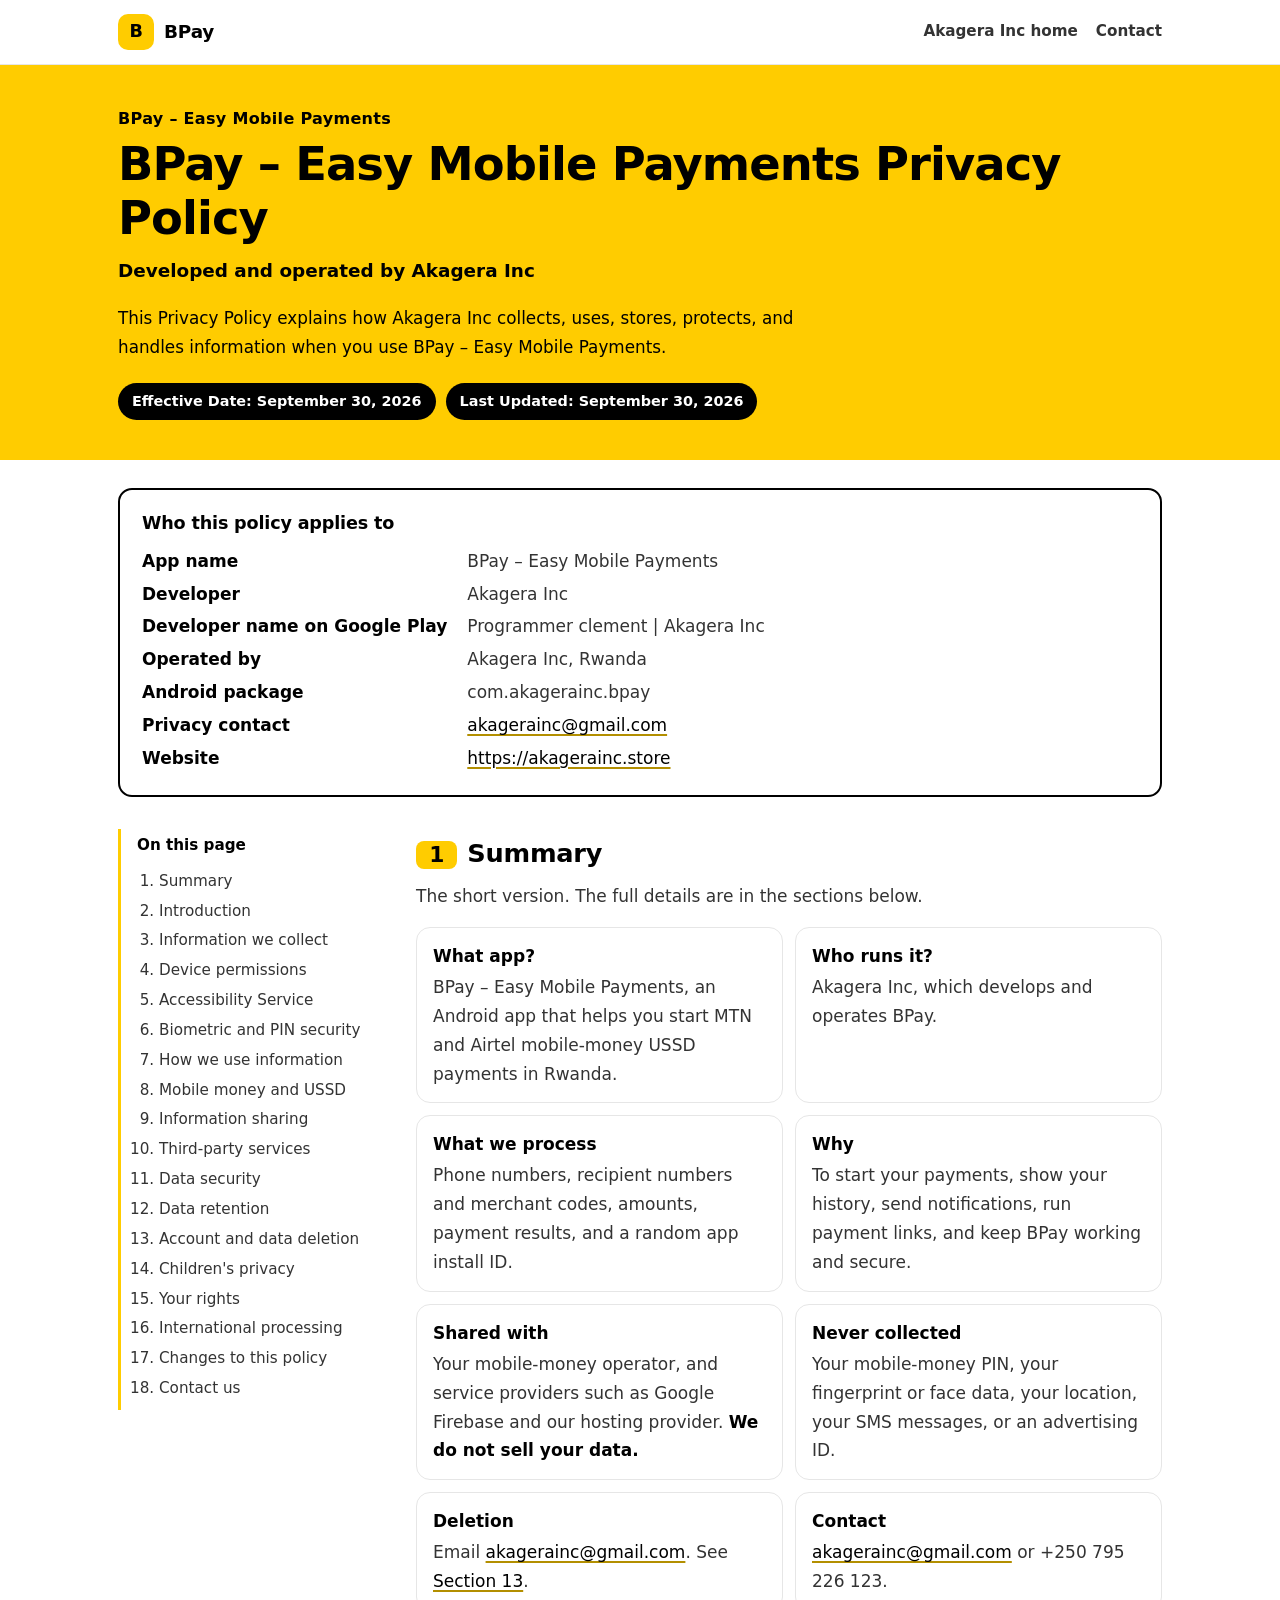
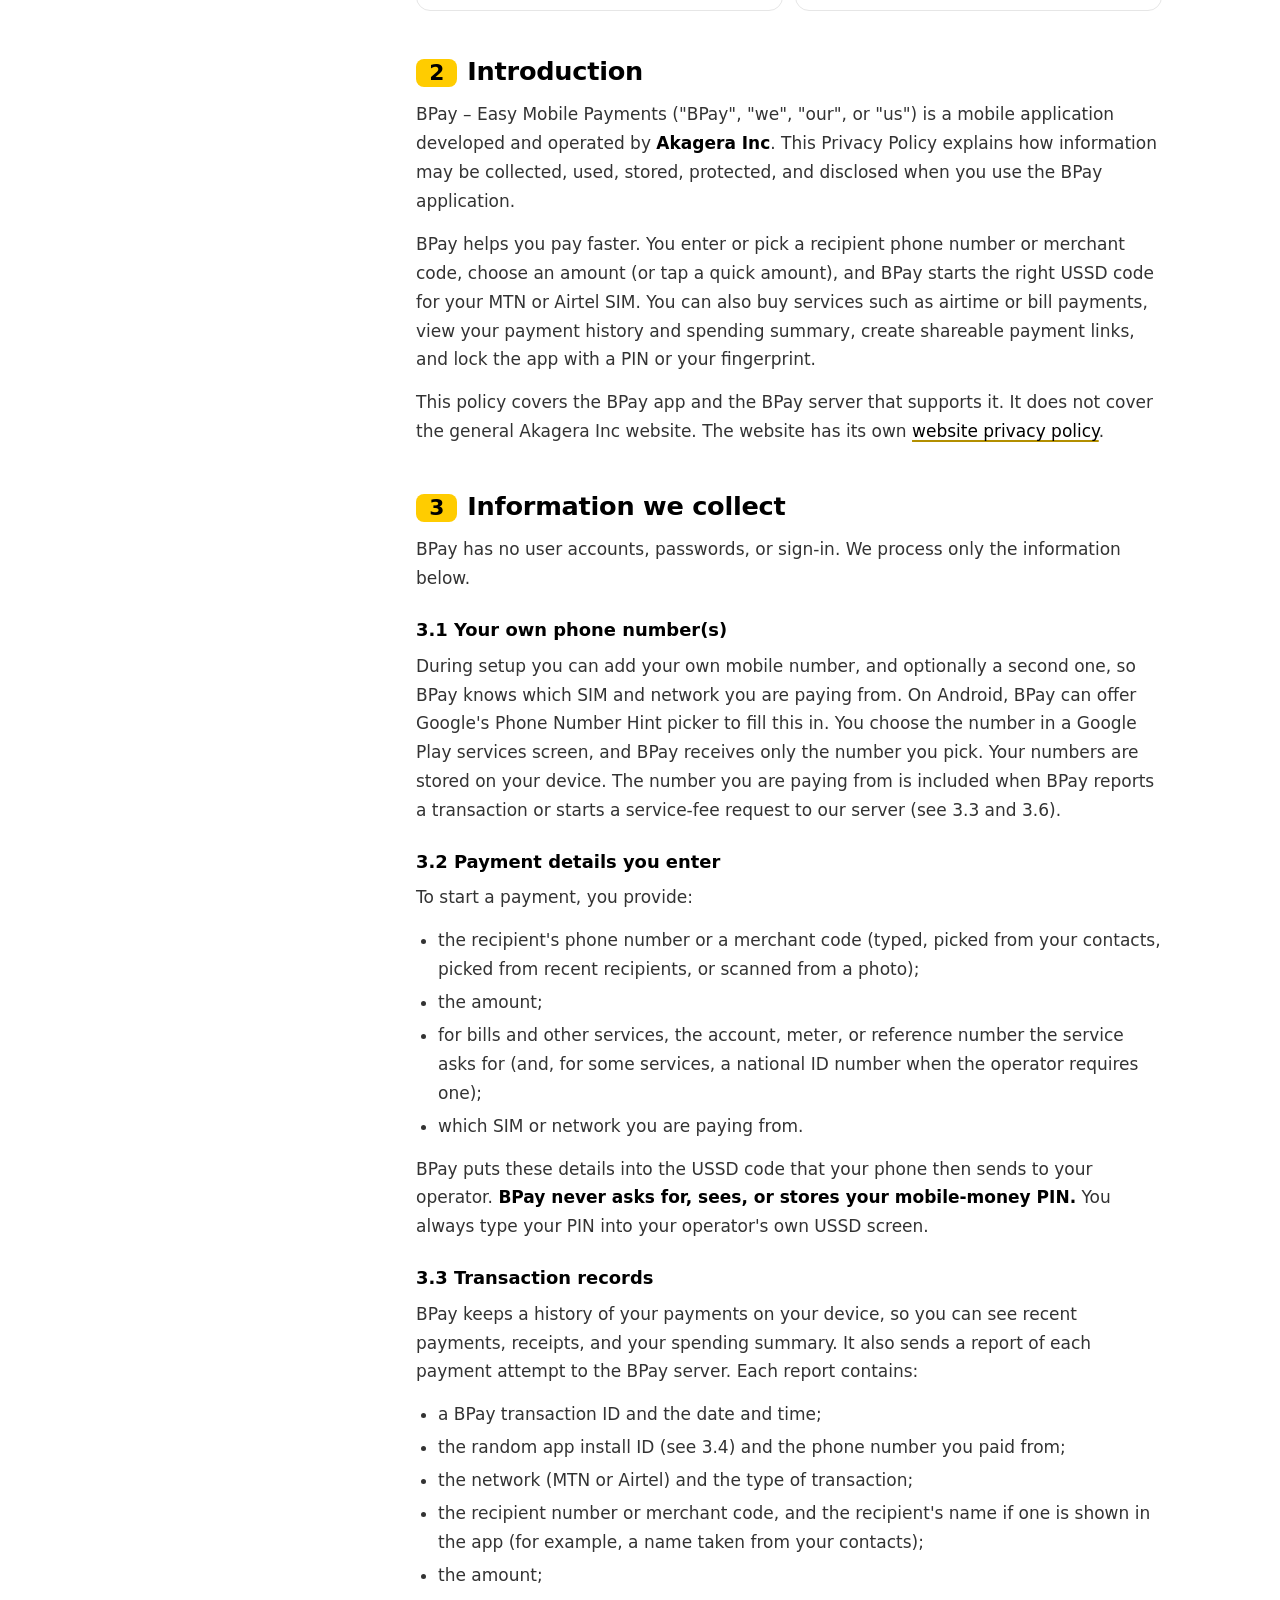
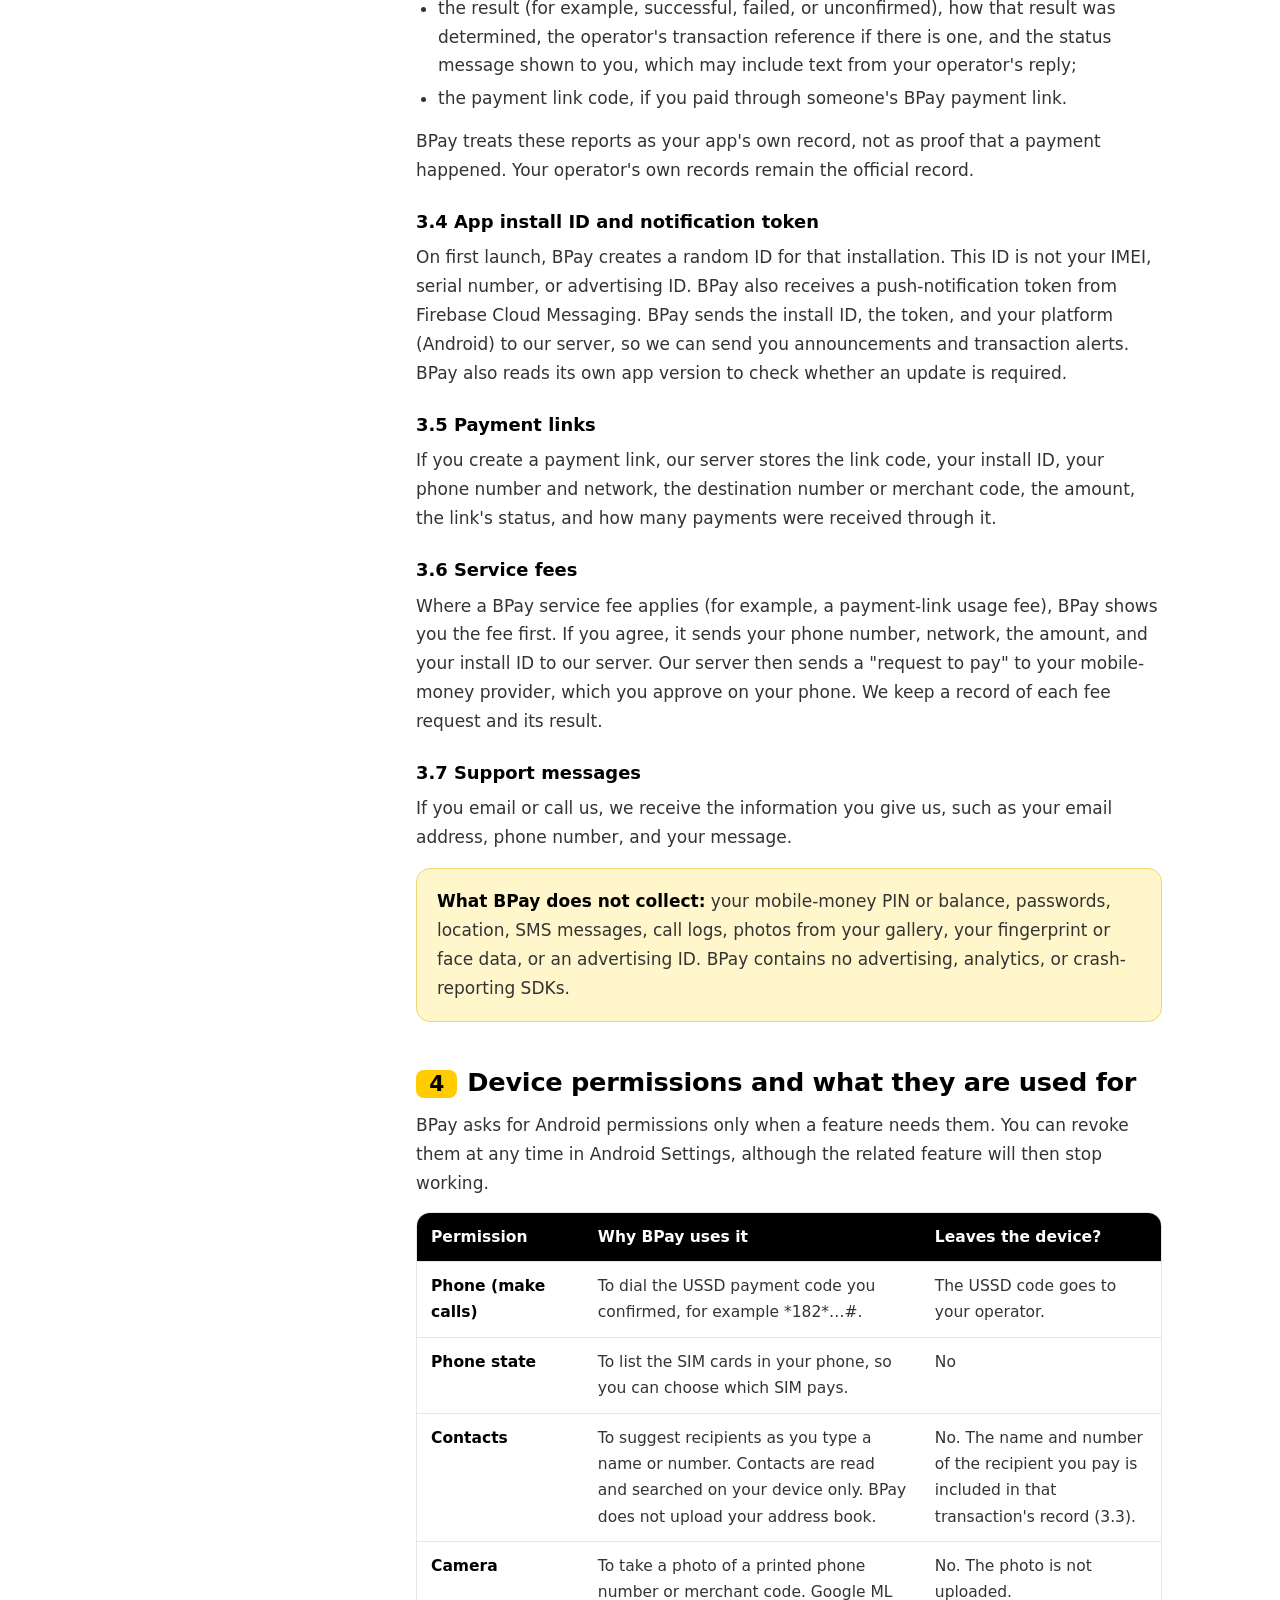
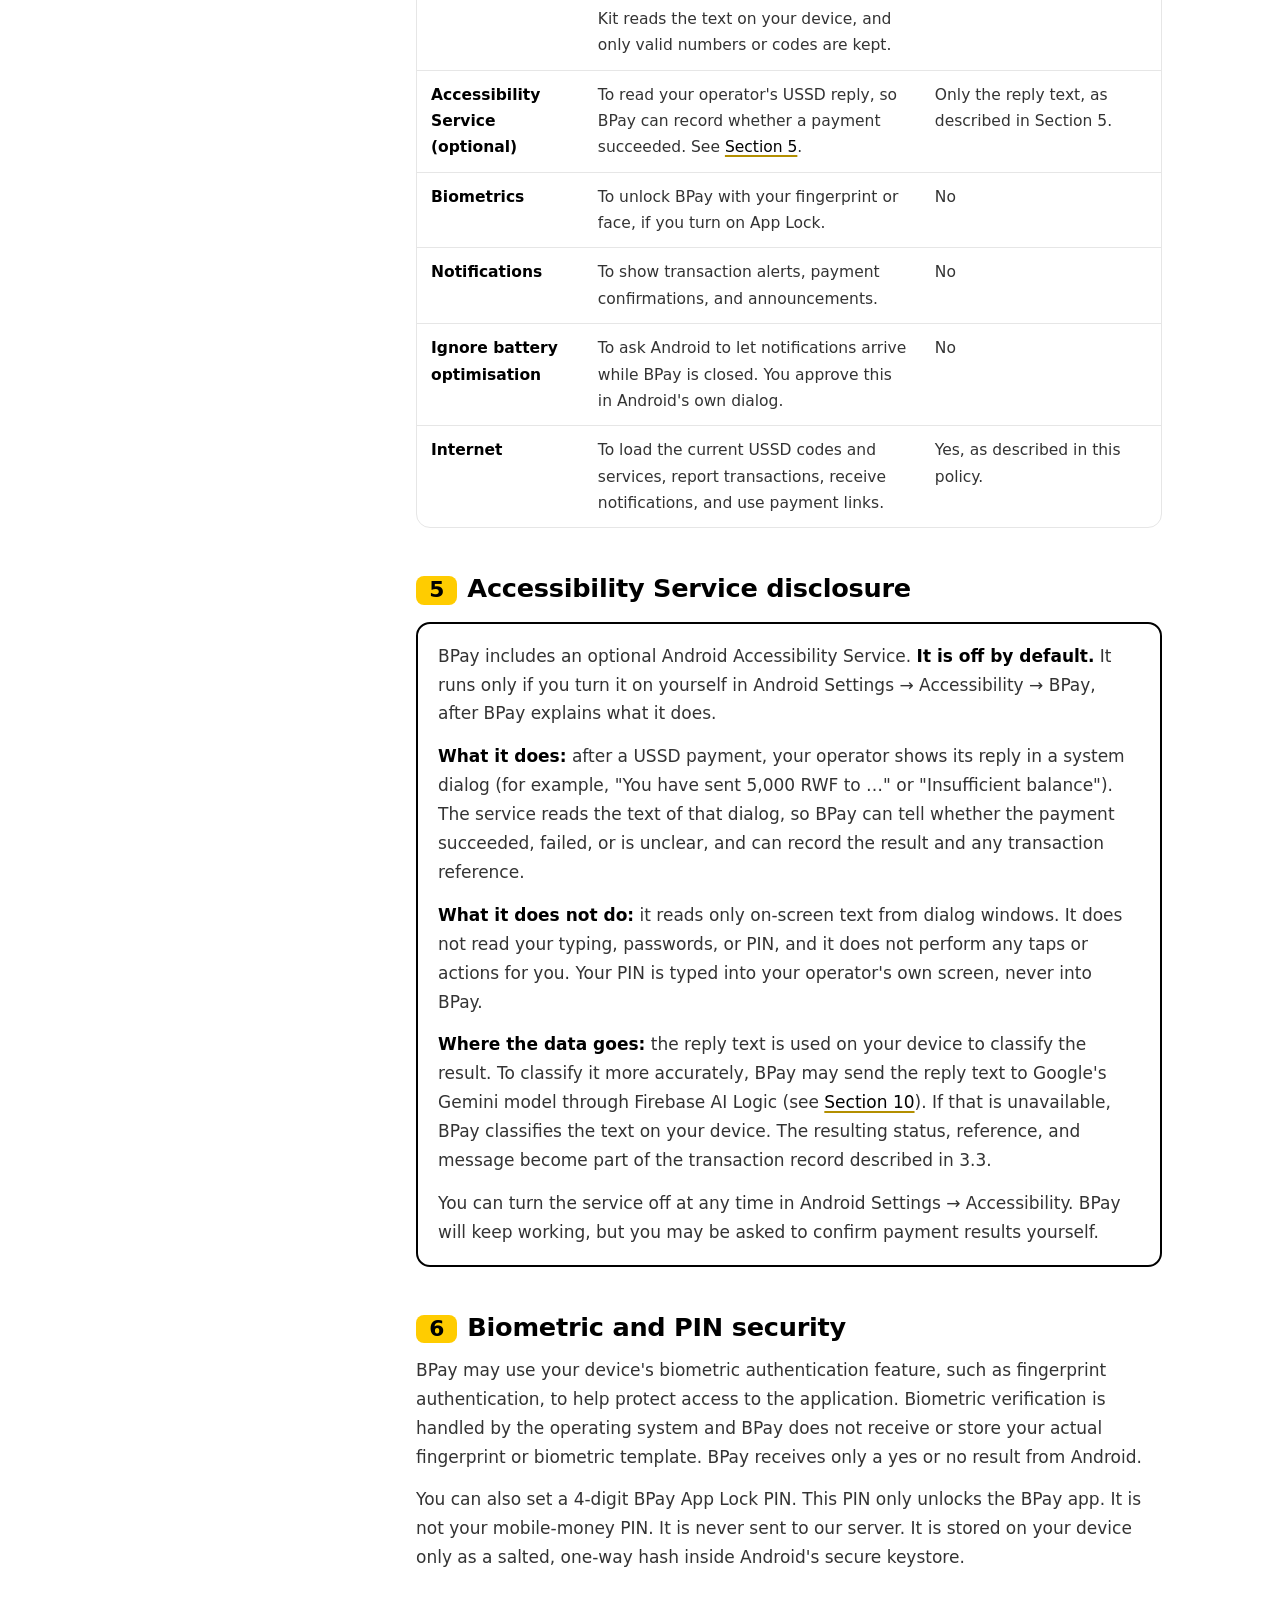
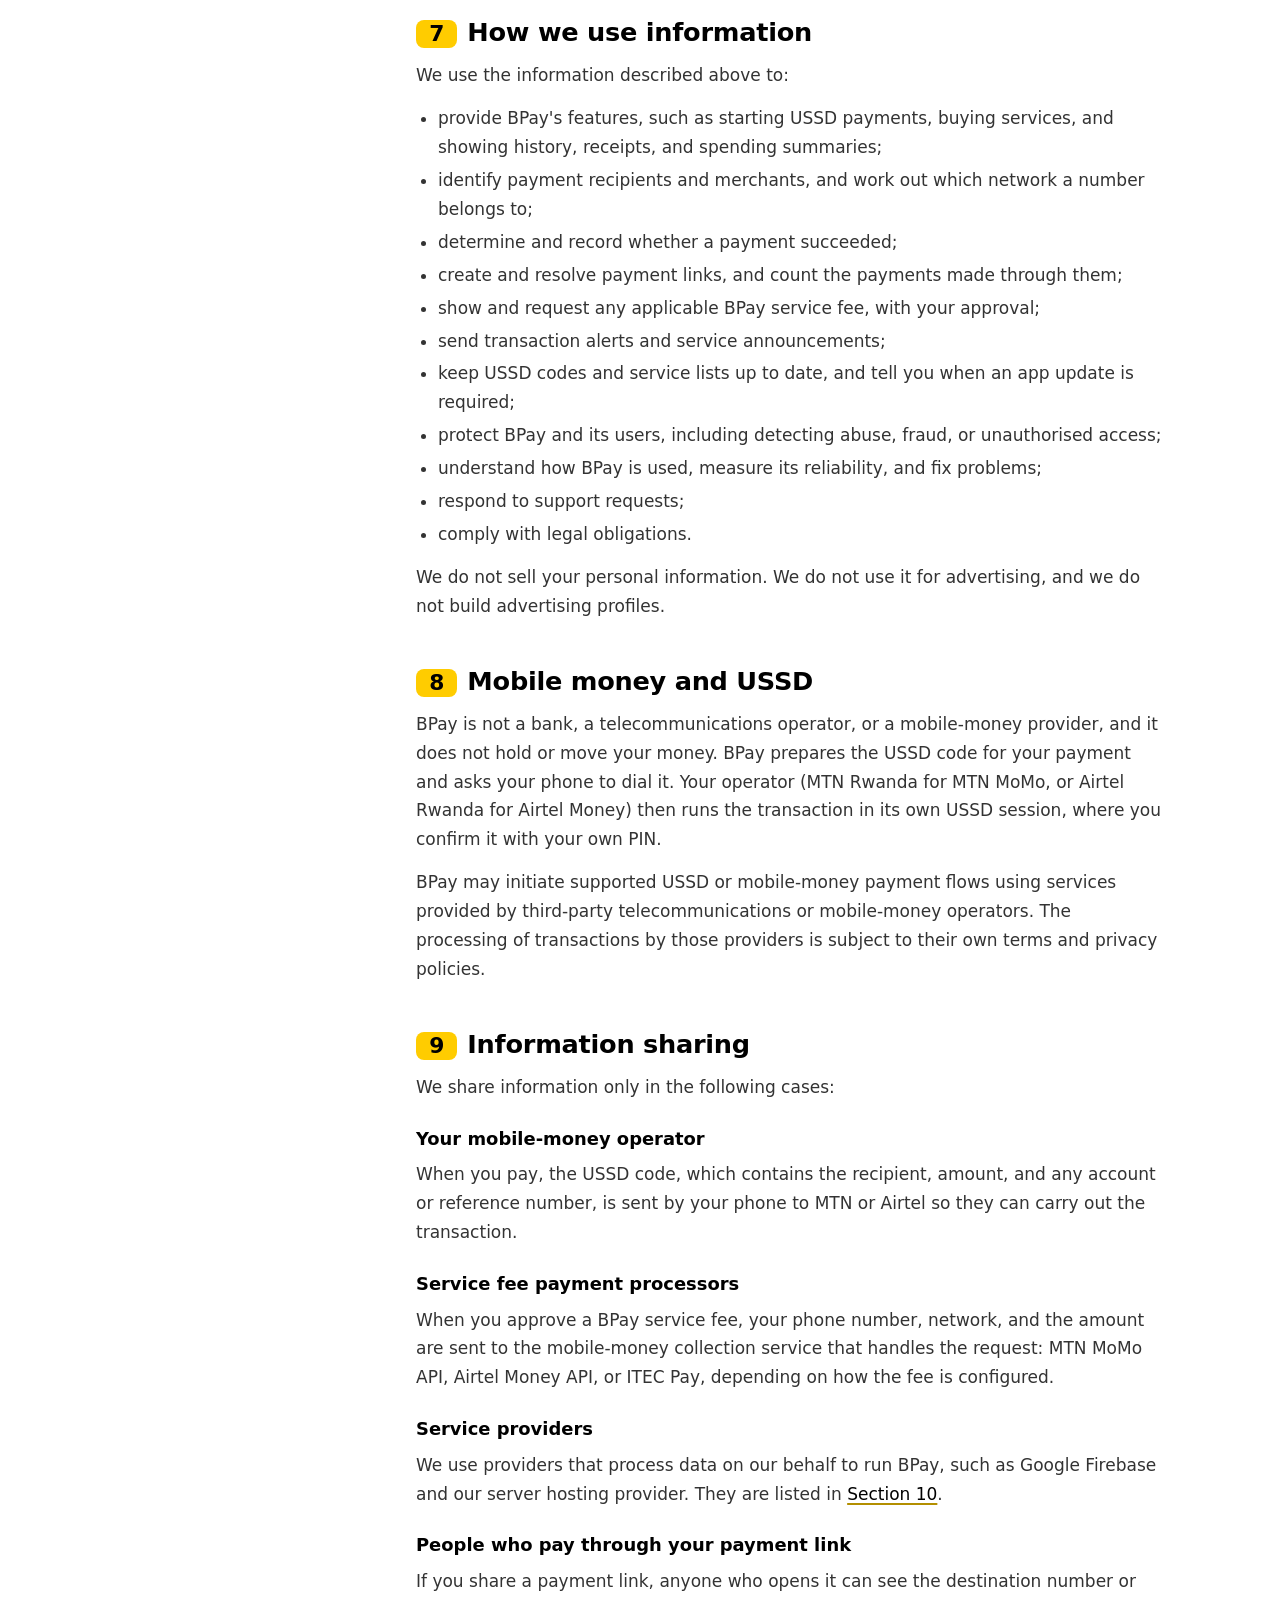
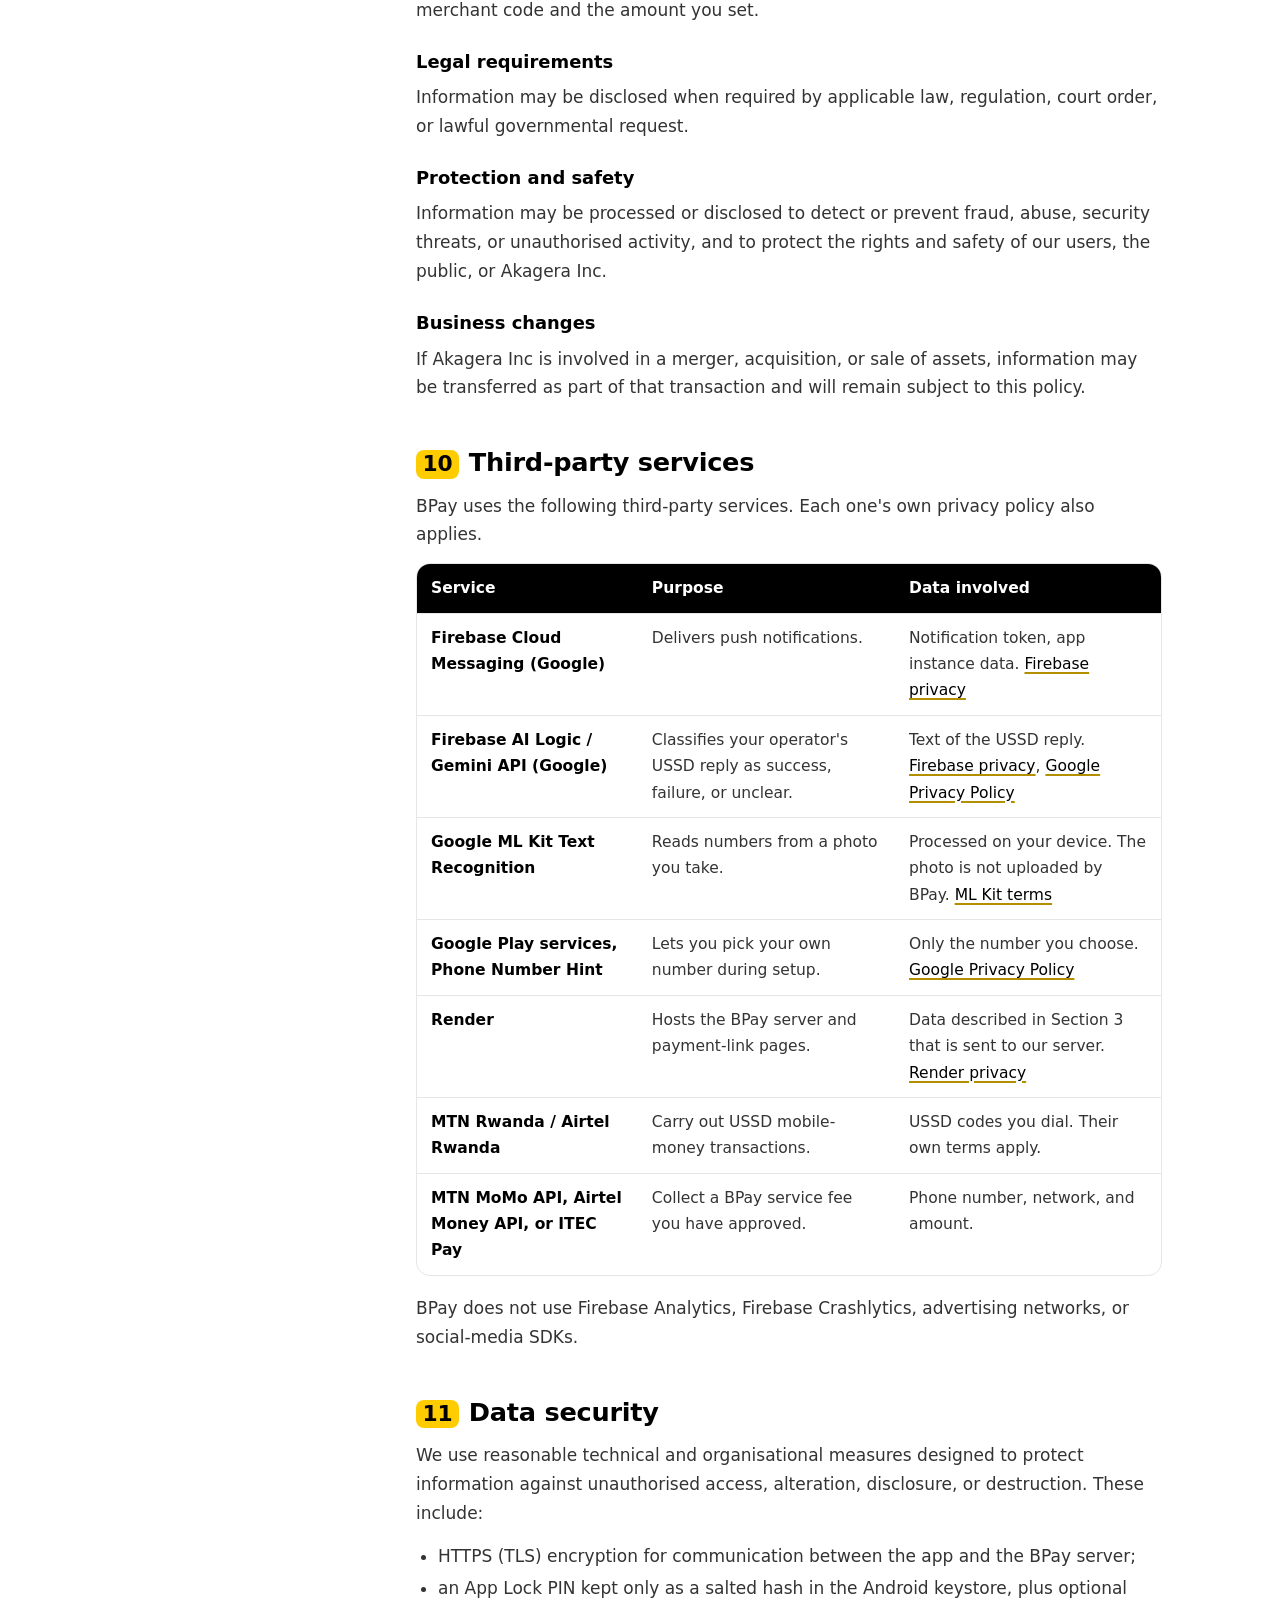
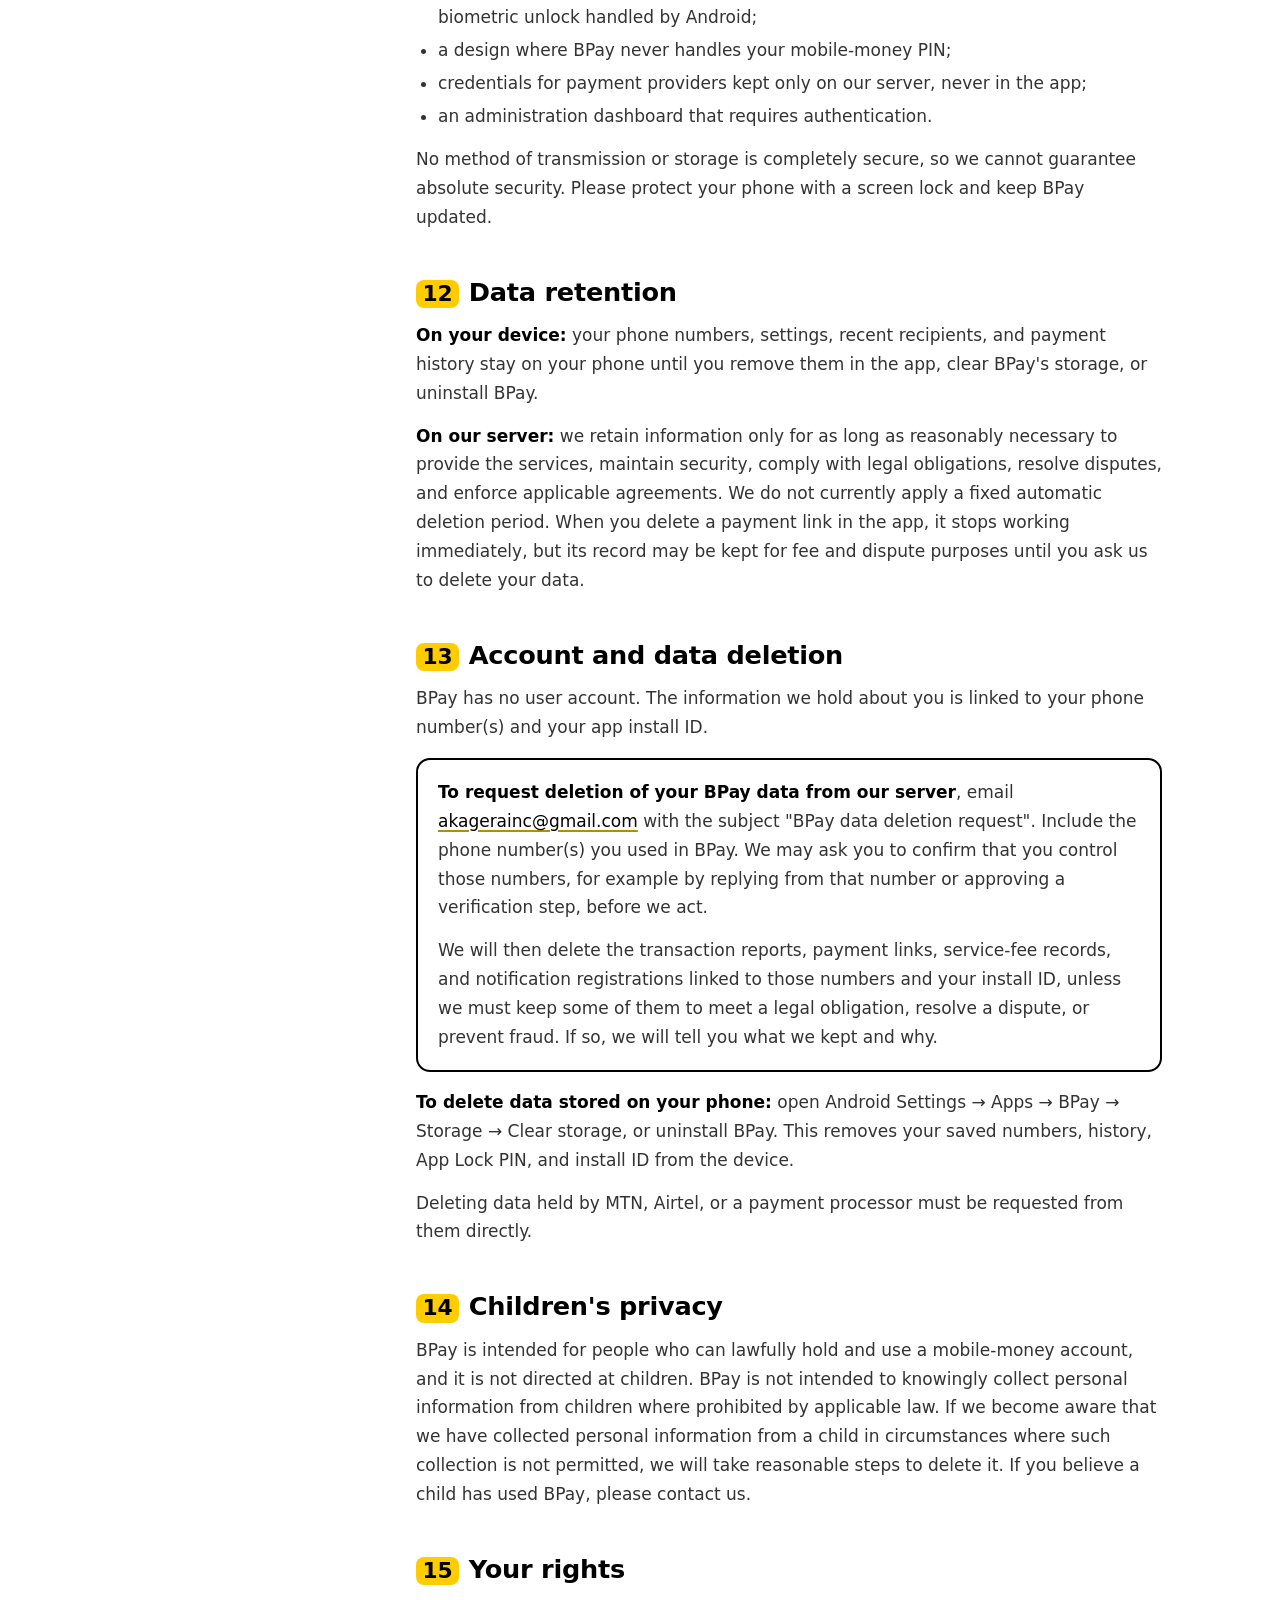
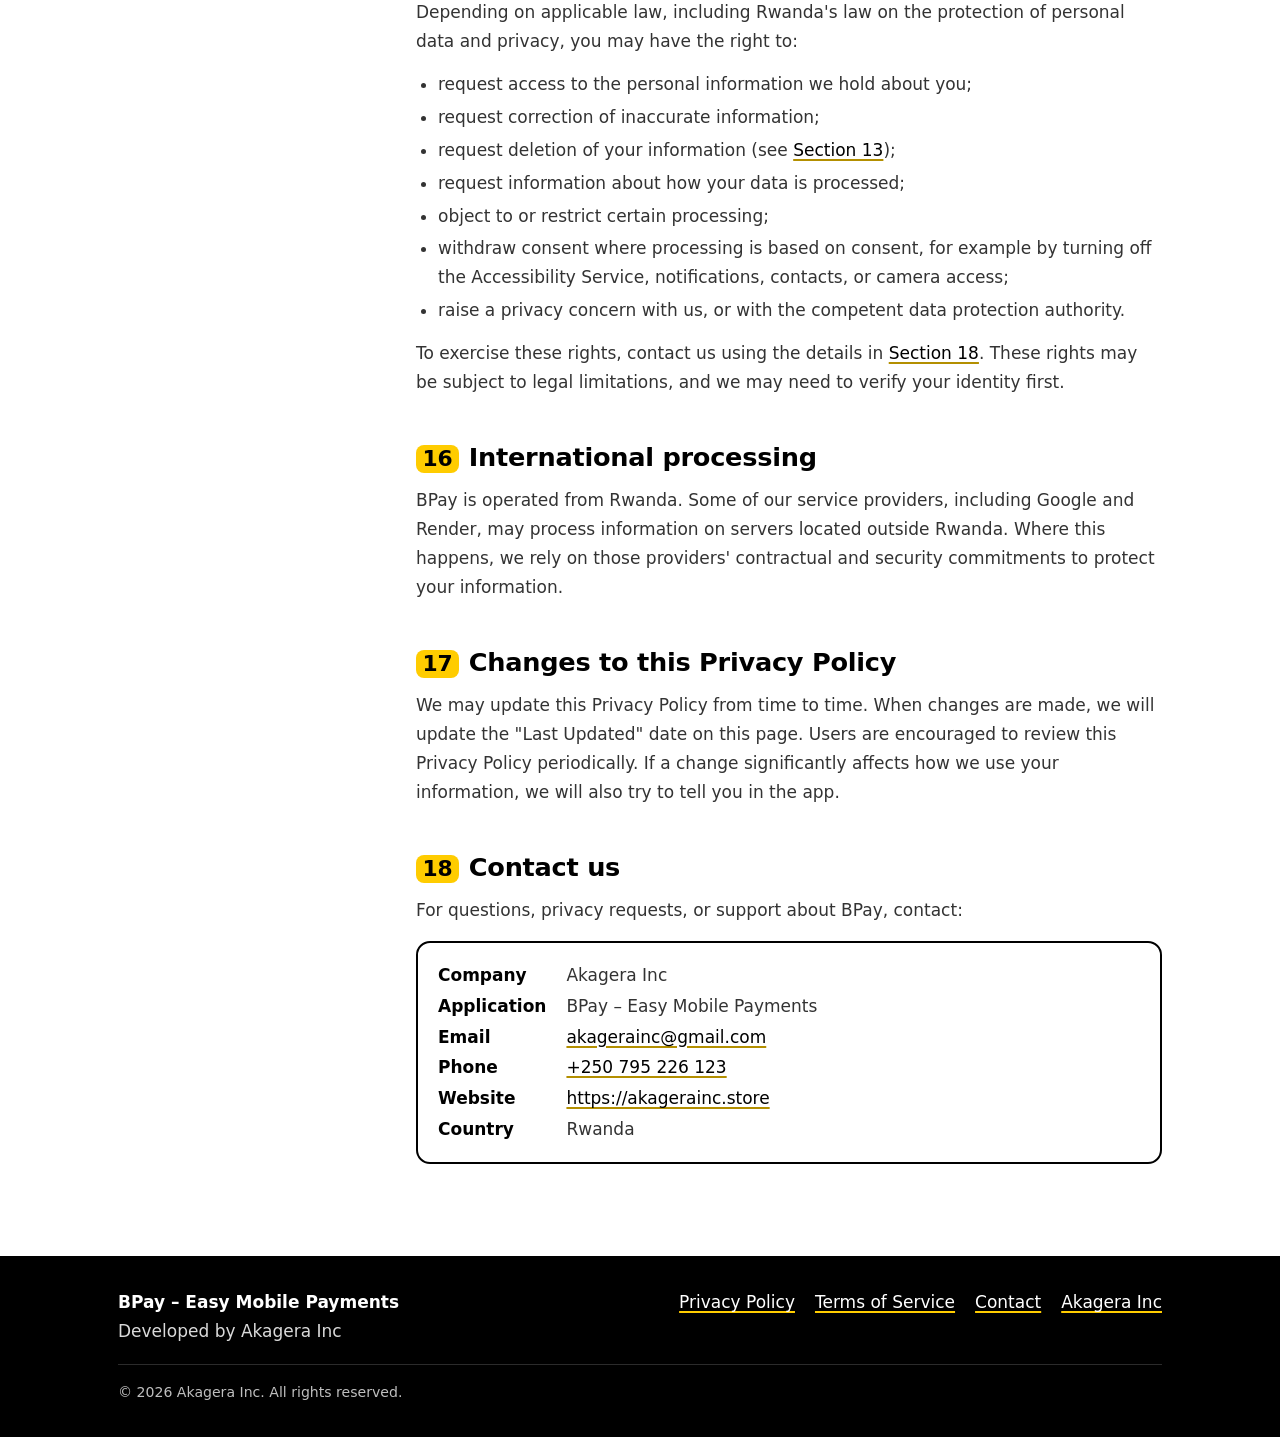
==== public/privacy-policy.html @ baaa6b4f "feat(legal): BPay privacy policy page at /privacy-policy Static, JS-free privacy policy for "BPay – " ====
<!DOCTYPE html>
<html lang="en">
<head>
  <meta charset="utf-8" />
  <meta name="viewport" content="width=device-width, initial-scale=1" />
  <title>BPay – Easy Mobile Payments | Privacy Policy</title>
  <meta name="description" content="Privacy Policy for BPay – Easy Mobile Payments, developed and operated by Akagera Inc." />
  <meta name="author" content="Akagera Inc" />
  <meta name="robots" content="index, follow" />
  <meta name="color-scheme" content="light" />
  <meta name="theme-color" content="#FFCC00" />
  <link rel="canonical" href="https://akagerainc.store/privacy-policy" />
  <link rel="icon" type="image/png" href="/assets/inc.png" />

  <meta property="og:type" content="article" />
  <meta property="og:title" content="BPay – Easy Mobile Payments | Privacy Policy" />
  <meta property="og:description" content="Privacy Policy for BPay – Easy Mobile Payments, developed and operated by Akagera Inc." />
  <meta property="og:url" content="https://akagerainc.store/privacy-policy" />
  <meta property="og:site_name" content="Akagera Inc" />

  <script type="application/ld+json">
  {
    "@context": "https://schema.org",
    "@type": "WebPage",
    "name": "BPay – Easy Mobile Payments Privacy Policy",
    "url": "https://akagerainc.store/privacy-policy",
    "datePublished": "2026-09-30",
    "dateModified": "2026-09-30",
    "about": {
      "@type": "MobileApplication",
      "name": "BPay – Easy Mobile Payments",
      "operatingSystem": "Android",
      "applicationCategory": "FinanceApplication",
      "author": { "@type": "Organization", "name": "Akagera Inc", "url": "https://akagerainc.store" }
    },
    "publisher": { "@type": "Organization", "name": "Akagera Inc", "url": "https://akagerainc.store" }
  }
  </script>

  <style>
    :root {
      --yellow: #FFCC00;
      --yellow-soft: #FFF6CC;
      --black: #000000;
      --ink: #333333;
      --muted: #595959;
      --line: #E6E6E6;
      --white: #FFFFFF;
      --radius: 14px;
    }
    *, *::before, *::after { box-sizing: border-box; }
    html { -webkit-text-size-adjust: 100%; scroll-behavior: smooth; scroll-padding-top: 16px; }
    @media (prefers-reduced-motion: reduce) { html { scroll-behavior: auto; } }
    body {
      margin: 0;
      background: var(--white);
      color: var(--ink);
      font-family: system-ui, -apple-system, "Segoe UI", Roboto, "Helvetica Neue", Arial, sans-serif;
      font-size: 1.0625rem;
      line-height: 1.7;
      overflow-wrap: break-word;
    }
    a { color: var(--black); text-decoration: underline; text-decoration-color: #B38F00; text-underline-offset: 3px; text-decoration-thickness: 2px; }
    a:hover { text-decoration-color: var(--black); }
    :focus-visible { outline: 3px solid var(--black); outline-offset: 3px; border-radius: 4px; }

    .sr-only { position: absolute; width: 1px; height: 1px; padding: 0; margin: -1px; overflow: hidden; clip: rect(0 0 0 0); white-space: nowrap; border: 0; }
    .skip {
      position: absolute; left: 16px; top: -60px; z-index: 10;
      background: var(--black); color: var(--white); padding: 10px 16px; border-radius: 8px; text-decoration: none;
    }
    .skip:focus { top: 12px; }

    .wrap { max-width: 1100px; margin: 0 auto; padding: 0 16px; }
    @media (min-width: 640px) { .wrap { padding: 0 28px; } }

    /* ---------- top bar ---------- */
    .topbar { border-bottom: 1px solid var(--line); background: var(--white); }
    .topbar .wrap { display: flex; align-items: center; justify-content: space-between; gap: 12px; min-height: 64px; flex-wrap: wrap; }
    .brand { display: inline-flex; align-items: center; gap: 10px; text-decoration: none; color: var(--black); font-weight: 800; font-size: 1.15rem; letter-spacing: -.01em; }
    .brand__mark {
      width: 36px; height: 36px; border-radius: 10px; background: var(--yellow); color: var(--black);
      display: inline-flex; align-items: center; justify-content: center; font-weight: 900; font-size: 1.1rem;
    }
    .topbar nav { display: flex; gap: 18px; font-size: .95rem; flex-wrap: wrap; }
    .topbar nav a { text-decoration: none; color: var(--ink); font-weight: 600; }
    .topbar nav a:hover { color: var(--black); text-decoration: underline; }

    /* ---------- hero ---------- */
    .hero { background: var(--yellow); color: var(--black); }
    .hero .wrap { padding-top: 40px; padding-bottom: 40px; }
    .hero__app { margin: 0; font-weight: 700; font-size: 1rem; letter-spacing: .02em; }
    .hero h1 { margin: 6px 0 10px; font-size: clamp(1.9rem, 5vw, 2.9rem); line-height: 1.15; letter-spacing: -.02em; font-weight: 850; }
    .hero__by { margin: 0 0 18px; font-size: 1.15rem; font-weight: 600; }
    .hero__lead { margin: 0; max-width: 720px; font-size: 1.05rem; }
    .dates { display: flex; flex-wrap: wrap; gap: 10px; margin-top: 22px; }
    .chip { background: var(--black); color: var(--white); border-radius: 999px; padding: 6px 14px; font-size: .9rem; font-weight: 600; }

    /* ---------- identity card ---------- */
    .identity {
      margin: -1px 0 0; border: 2px solid var(--black); border-radius: var(--radius);
      background: var(--white); padding: 22px; margin-top: 28px;
    }
    .identity h2 { margin: 0 0 12px; font-size: 1.1rem; }
    .identity dl { display: grid; grid-template-columns: 1fr; gap: 4px 20px; margin: 0; }
    @media (min-width: 640px) { .identity dl { grid-template-columns: max-content 1fr; } }
    .identity dt { font-weight: 700; color: var(--black); }
    .identity dd { margin: 0 0 8px; }
    @media (min-width: 640px) { .identity dd { margin: 0; } }

    /* ---------- layout ---------- */
    .layout { display: grid; grid-template-columns: 1fr; gap: 32px; padding-top: 32px; padding-bottom: 56px; }
    @media (min-width: 960px) { .layout { grid-template-columns: 250px minmax(0, 1fr); gap: 48px; } }

    .toc { font-size: .95rem; }
    .toc details { border: 1px solid var(--line); border-radius: var(--radius); padding: 12px 16px; background: #FAFAFA; }
    .toc summary { cursor: pointer; font-weight: 700; color: var(--black); }
    .toc ol { margin: 10px 0 0; padding-left: 22px; }
    .toc li { margin: 4px 0; }
    .toc a { text-decoration: none; color: var(--ink); }
    .toc a:hover { color: var(--black); text-decoration: underline; }
    @media (min-width: 960px) {
      .toc__inner { position: sticky; top: 20px; max-height: calc(100vh - 40px); overflow-y: auto; }
      .toc details { background: transparent; border: 0; border-left: 3px solid var(--yellow); border-radius: 0; padding: 4px 0 4px 16px; }
      .toc summary { list-style: none; pointer-events: none; }
      .toc summary::-webkit-details-marker { display: none; }
    }

    article { min-width: 0; max-width: 780px; }
    article section { padding-top: 8px; margin-bottom: 36px; }
    h2 { color: var(--black); font-size: clamp(1.35rem, 3vw, 1.6rem); line-height: 1.3; margin: 0 0 12px; letter-spacing: -.01em; }
    h2 .num { display: inline-block; min-width: 1.9em; color: var(--black); background: var(--yellow); border-radius: 8px; text-align: center; margin-right: 10px; font-size: .85em; padding: 0 .3em; }
    h3 { color: var(--black); font-size: 1.12rem; margin: 22px 0 6px; }
    p { margin: 0 0 14px; }
    ul { margin: 0 0 14px; padding-left: 22px; }
    li { margin: 4px 0; }
    strong { color: var(--black); }

    .card { border: 1px solid var(--line); border-radius: var(--radius); padding: 18px 20px; margin: 16px 0; background: var(--white); }
    .card--note { background: var(--yellow-soft); border-color: #F0D670; }
    .card--key { border: 2px solid var(--black); }
    .card > :last-child { margin-bottom: 0; }

    .glance { display: grid; grid-template-columns: 1fr; gap: 12px; margin: 16px 0; padding: 0; list-style: none; }
    @media (min-width: 640px) { .glance { grid-template-columns: 1fr 1fr; } }
    .glance li { margin: 0; border: 1px solid var(--line); border-radius: var(--radius); padding: 14px 16px; }
    .glance b { display: block; color: var(--black); margin-bottom: 2px; }

    .table-wrap { overflow-x: auto; margin: 14px 0 18px; border: 1px solid var(--line); border-radius: var(--radius); }
    table { width: 100%; border-collapse: collapse; font-size: .97rem; min-width: 520px; }
    th, td { text-align: left; vertical-align: top; padding: 11px 14px; border-bottom: 1px solid var(--line); }
    thead th { background: var(--black); color: var(--white); font-weight: 700; }
    tbody tr:last-child td { border-bottom: 0; }
    td:first-child { font-weight: 600; color: var(--black); }

    .contact dl { display: grid; grid-template-columns: 1fr; gap: 2px 20px; margin: 0; }
    @media (min-width: 640px) { .contact dl { grid-template-columns: max-content 1fr; } }
    .contact dt { font-weight: 700; color: var(--black); }
    .contact dd { margin: 0 0 8px; }
    @media (min-width: 640px) { .contact dd { margin: 0; } }

    /* ---------- footer ---------- */
    .footer { background: var(--black); color: #D9D9D9; }
    .footer .wrap { padding-top: 32px; padding-bottom: 32px; display: flex; flex-wrap: wrap; gap: 18px 32px; justify-content: space-between; align-items: flex-start; }
    .footer strong { color: var(--white); }
    .footer p { margin: 0; }
    .footer nav { display: flex; flex-wrap: wrap; gap: 8px 20px; }
    .footer a { color: var(--white); text-decoration-color: var(--yellow); }
    .footer :focus-visible { outline-color: var(--yellow); }
    .footer__copy { width: 100%; font-size: .88rem; color: #BFBFBF; border-top: 1px solid #2B2B2B; padding-top: 16px; }

    @media print {
      .topbar nav, .toc, .skip { display: none; }
      .hero { background: none; border-bottom: 3px solid var(--black); }
      .layout { display: block; }
      a { text-decoration: none; }
    }
  </style>
</head>
<body>
  <a class="skip" href="#policy">Skip to the privacy policy</a>

  <header class="topbar">
    <div class="wrap">
      <a class="brand" href="/privacy-policy" aria-label="BPay – Easy Mobile Payments, Privacy Policy">
        <span class="brand__mark" aria-hidden="true">B</span>
        <span>BPay</span>
      </a>
      <nav aria-label="Website">
        <a href="/">Akagera Inc home</a>
        <a href="#contact">Contact</a>
      </nav>
    </div>
  </header>

  <div class="hero">
    <div class="wrap">
      <p class="hero__app">BPay – Easy Mobile Payments</p>
      <h1>BPay – Easy Mobile Payments Privacy Policy</h1>
      <p class="hero__by">Developed and operated by Akagera Inc</p>
      <p class="hero__lead">This Privacy Policy explains how Akagera Inc collects, uses, stores, protects, and handles information when you use BPay – Easy Mobile Payments.</p>
      <div class="dates">
        <span class="chip"><span>Effective Date:</span> <time datetime="2026-09-30">September 30, 2026</time></span>
        <span class="chip"><span>Last Updated:</span> <time datetime="2026-09-30">September 30, 2026</time></span>
      </div>
    </div>
  </div>

  <div class="wrap">
    <section class="identity" aria-labelledby="identity-title">
      <h2 id="identity-title">Who this policy applies to</h2>
      <dl>
        <dt>App name</dt><dd>BPay – Easy Mobile Payments</dd>
        <dt>Developer</dt><dd>Akagera Inc</dd>
        <dt>Developer name on Google Play</dt><dd>Programmer clement | Akagera Inc</dd>
        <dt>Operated by</dt><dd>Akagera Inc, Rwanda</dd>
        <dt>Android package</dt><dd>com.akagerainc.bpay</dd>
        <dt>Privacy contact</dt><dd><a href="mailto:akagerainc@gmail.com">akagerainc@gmail.com</a></dd>
        <dt>Website</dt><dd><a href="https://akagerainc.store">https://akagerainc.store</a></dd>
      </dl>
    </section>
  </div>

  <div class="wrap layout">
    <aside class="toc" aria-label="Table of contents">
      <div class="toc__inner">
        <details open>
          <summary>On this page</summary>
          <ol>
            <li><a href="#summary">Summary</a></li>
            <li><a href="#introduction">Introduction</a></li>
            <li><a href="#information-we-collect">Information we collect</a></li>
            <li><a href="#permissions">Device permissions</a></li>
            <li><a href="#accessibility">Accessibility Service</a></li>
            <li><a href="#biometrics">Biometric and PIN security</a></li>
            <li><a href="#how-we-use">How we use information</a></li>
            <li><a href="#mobile-money">Mobile money and USSD</a></li>
            <li><a href="#sharing">Information sharing</a></li>
            <li><a href="#third-party">Third-party services</a></li>
            <li><a href="#security">Data security</a></li>
            <li><a href="#retention">Data retention</a></li>
            <li><a href="#deletion">Account and data deletion</a></li>
            <li><a href="#children">Children's privacy</a></li>
            <li><a href="#rights">Your rights</a></li>
            <li><a href="#transfers">International processing</a></li>
            <li><a href="#changes">Changes to this policy</a></li>
            <li><a href="#contact">Contact us</a></li>
          </ol>
        </details>
      </div>
    </aside>

    <article id="policy">

      <section id="summary" aria-labelledby="summary-h">
        <h2 id="summary-h"><span class="num">1</span>Summary</h2>
        <p>The short version. The full details are in the sections below.</p>
        <ul class="glance">
          <li><b>What app?</b>BPay – Easy Mobile Payments, an Android app that helps you start MTN and Airtel mobile-money USSD payments in Rwanda.</li>
          <li><b>Who runs it?</b>Akagera Inc, which develops and operates BPay.</li>
          <li><b>What we process</b>Phone numbers, recipient numbers and merchant codes, amounts, payment results, and a random app install ID.</li>
          <li><b>Why</b>To start your payments, show your history, send notifications, run payment links, and keep BPay working and secure.</li>
          <li><b>Shared with</b>Your mobile-money operator, and service providers such as Google Firebase and our hosting provider. <strong>We do not sell your data.</strong></li>
          <li><b>Never collected</b>Your mobile-money PIN, your fingerprint or face data, your location, your SMS messages, or an advertising ID.</li>
          <li><b>Deletion</b>Email <a href="mailto:akagerainc@gmail.com">akagerainc@gmail.com</a>. See <a href="#deletion">Section 13</a>.</li>
          <li><b>Contact</b><a href="mailto:akagerainc@gmail.com">akagerainc@gmail.com</a> or +250 795 226 123.</li>
        </ul>
      </section>

      <section id="introduction" aria-labelledby="introduction-h">
        <h2 id="introduction-h"><span class="num">2</span>Introduction</h2>
        <p>BPay – Easy Mobile Payments ("BPay", "we", "our", or "us") is a mobile application developed and operated by <strong>Akagera Inc</strong>. This Privacy Policy explains how information may be collected, used, stored, protected, and disclosed when you use the BPay application.</p>
        <p>BPay helps you pay faster. You enter or pick a recipient phone number or merchant code, choose an amount (or tap a quick amount), and BPay starts the right USSD code for your MTN or Airtel SIM. You can also buy services such as airtime or bill payments, view your payment history and spending summary, create shareable payment links, and lock the app with a PIN or your fingerprint.</p>
        <p>This policy covers the BPay app and the BPay server that supports it. It does not cover the general Akagera Inc website. The website has its own <a href="/privacy">website privacy policy</a>.</p>
      </section>

      <section id="information-we-collect" aria-labelledby="collect-h">
        <h2 id="collect-h"><span class="num">3</span>Information we collect</h2>
        <p>BPay has no user accounts, passwords, or sign-in. We process only the information below.</p>

        <h3>3.1 Your own phone number(s)</h3>
        <p>During setup you can add your own mobile number, and optionally a second one, so BPay knows which SIM and network you are paying from. On Android, BPay can offer Google's Phone Number Hint picker to fill this in. You choose the number in a Google Play services screen, and BPay receives only the number you pick. Your numbers are stored on your device. The number you are paying from is included when BPay reports a transaction or starts a service-fee request to our server (see 3.3 and 3.6).</p>

        <h3>3.2 Payment details you enter</h3>
        <p>To start a payment, you provide:</p>
        <ul>
          <li>the recipient's phone number or a merchant code (typed, picked from your contacts, picked from recent recipients, or scanned from a photo);</li>
          <li>the amount;</li>
          <li>for bills and other services, the account, meter, or reference number the service asks for (and, for some services, a national ID number when the operator requires one);</li>
          <li>which SIM or network you are paying from.</li>
        </ul>
        <p>BPay puts these details into the USSD code that your phone then sends to your operator. <strong>BPay never asks for, sees, or stores your mobile-money PIN.</strong> You always type your PIN into your operator's own USSD screen.</p>

        <h3>3.3 Transaction records</h3>
        <p>BPay keeps a history of your payments on your device, so you can see recent payments, receipts, and your spending summary. It also sends a report of each payment attempt to the BPay server. Each report contains:</p>
        <ul>
          <li>a BPay transaction ID and the date and time;</li>
          <li>the random app install ID (see 3.4) and the phone number you paid from;</li>
          <li>the network (MTN or Airtel) and the type of transaction;</li>
          <li>the recipient number or merchant code, and the recipient's name if one is shown in the app (for example, a name taken from your contacts);</li>
          <li>the amount;</li>
          <li>the result (for example, successful, failed, or unconfirmed), how that result was determined, the operator's transaction reference if there is one, and the status message shown to you, which may include text from your operator's reply;</li>
          <li>the payment link code, if you paid through someone's BPay payment link.</li>
        </ul>
        <p>BPay treats these reports as your app's own record, not as proof that a payment happened. Your operator's own records remain the official record.</p>

        <h3>3.4 App install ID and notification token</h3>
        <p>On first launch, BPay creates a random ID for that installation. This ID is not your IMEI, serial number, or advertising ID. BPay also receives a push-notification token from Firebase Cloud Messaging. BPay sends the install ID, the token, and your platform (Android) to our server, so we can send you announcements and transaction alerts. BPay also reads its own app version to check whether an update is required.</p>

        <h3>3.5 Payment links</h3>
        <p>If you create a payment link, our server stores the link code, your install ID, your phone number and network, the destination number or merchant code, the amount, the link's status, and how many payments were received through it.</p>

        <h3>3.6 Service fees</h3>
        <p>Where a BPay service fee applies (for example, a payment-link usage fee), BPay shows you the fee first. If you agree, it sends your phone number, network, the amount, and your install ID to our server. Our server then sends a "request to pay" to your mobile-money provider, which you approve on your phone. We keep a record of each fee request and its result.</p>

        <h3>3.7 Support messages</h3>
        <p>If you email or call us, we receive the information you give us, such as your email address, phone number, and your message.</p>

        <div class="card card--note">
          <p><strong>What BPay does not collect:</strong> your mobile-money PIN or balance, passwords, location, SMS messages, call logs, photos from your gallery, your fingerprint or face data, or an advertising ID. BPay contains no advertising, analytics, or crash-reporting SDKs.</p>
        </div>
      </section>

      <section id="permissions" aria-labelledby="permissions-h">
        <h2 id="permissions-h"><span class="num">4</span>Device permissions and what they are used for</h2>
        <p>BPay asks for Android permissions only when a feature needs them. You can revoke them at any time in Android Settings, although the related feature will then stop working.</p>
        <div class="table-wrap">
          <table>
            <caption class="sr-only">Permissions used by BPay and why</caption>
            <thead><tr><th scope="col">Permission</th><th scope="col">Why BPay uses it</th><th scope="col">Leaves the device?</th></tr></thead>
            <tbody>
              <tr><td>Phone (make calls)</td><td>To dial the USSD payment code you confirmed, for example *182*…#.</td><td>The USSD code goes to your operator.</td></tr>
              <tr><td>Phone state</td><td>To list the SIM cards in your phone, so you can choose which SIM pays.</td><td>No</td></tr>
              <tr><td>Contacts</td><td>To suggest recipients as you type a name or number. Contacts are read and searched on your device only. BPay does not upload your address book.</td><td>No. The name and number of the recipient you pay is included in that transaction's record (3.3).</td></tr>
              <tr><td>Camera</td><td>To take a photo of a printed phone number or merchant code. Google ML Kit reads the text on your device, and only valid numbers or codes are kept.</td><td>No. The photo is not uploaded.</td></tr>
              <tr><td>Accessibility Service (optional)</td><td>To read your operator's USSD reply, so BPay can record whether a payment succeeded. See <a href="#accessibility">Section 5</a>.</td><td>Only the reply text, as described in Section 5.</td></tr>
              <tr><td>Biometrics</td><td>To unlock BPay with your fingerprint or face, if you turn on App Lock.</td><td>No</td></tr>
              <tr><td>Notifications</td><td>To show transaction alerts, payment confirmations, and announcements.</td><td>No</td></tr>
              <tr><td>Ignore battery optimisation</td><td>To ask Android to let notifications arrive while BPay is closed. You approve this in Android's own dialog.</td><td>No</td></tr>
              <tr><td>Internet</td><td>To load the current USSD codes and services, report transactions, receive notifications, and use payment links.</td><td>Yes, as described in this policy.</td></tr>
            </tbody>
          </table>
        </div>
      </section>

      <section id="accessibility" aria-labelledby="accessibility-h">
        <h2 id="accessibility-h"><span class="num">5</span>Accessibility Service disclosure</h2>
        <div class="card card--key">
          <p>BPay includes an optional Android Accessibility Service. <strong>It is off by default.</strong> It runs only if you turn it on yourself in Android Settings → Accessibility → BPay, after BPay explains what it does.</p>
          <p><strong>What it does:</strong> after a USSD payment, your operator shows its reply in a system dialog (for example, "You have sent 5,000 RWF to …" or "Insufficient balance"). The service reads the text of that dialog, so BPay can tell whether the payment succeeded, failed, or is unclear, and can record the result and any transaction reference.</p>
          <p><strong>What it does not do:</strong> it reads only on-screen text from dialog windows. It does not read your typing, passwords, or PIN, and it does not perform any taps or actions for you. Your PIN is typed into your operator's own screen, never into BPay.</p>
          <p><strong>Where the data goes:</strong> the reply text is used on your device to classify the result. To classify it more accurately, BPay may send the reply text to Google's Gemini model through Firebase AI Logic (see <a href="#third-party">Section 10</a>). If that is unavailable, BPay classifies the text on your device. The resulting status, reference, and message become part of the transaction record described in 3.3.</p>
          <p>You can turn the service off at any time in Android Settings → Accessibility. BPay will keep working, but you may be asked to confirm payment results yourself.</p>
        </div>
      </section>

      <section id="biometrics" aria-labelledby="biometrics-h">
        <h2 id="biometrics-h"><span class="num">6</span>Biometric and PIN security</h2>
        <p>BPay may use your device's biometric authentication feature, such as fingerprint authentication, to help protect access to the application. Biometric verification is handled by the operating system and BPay does not receive or store your actual fingerprint or biometric template. BPay receives only a yes or no result from Android.</p>
        <p>You can also set a 4-digit BPay App Lock PIN. This PIN only unlocks the BPay app. It is not your mobile-money PIN. It is never sent to our server. It is stored on your device only as a salted, one-way hash inside Android's secure keystore.</p>
      </section>

      <section id="how-we-use" aria-labelledby="use-h">
        <h2 id="use-h"><span class="num">7</span>How we use information</h2>
        <p>We use the information described above to:</p>
        <ul>
          <li>provide BPay's features, such as starting USSD payments, buying services, and showing history, receipts, and spending summaries;</li>
          <li>identify payment recipients and merchants, and work out which network a number belongs to;</li>
          <li>determine and record whether a payment succeeded;</li>
          <li>create and resolve payment links, and count the payments made through them;</li>
          <li>show and request any applicable BPay service fee, with your approval;</li>
          <li>send transaction alerts and service announcements;</li>
          <li>keep USSD codes and service lists up to date, and tell you when an app update is required;</li>
          <li>protect BPay and its users, including detecting abuse, fraud, or unauthorised access;</li>
          <li>understand how BPay is used, measure its reliability, and fix problems;</li>
          <li>respond to support requests;</li>
          <li>comply with legal obligations.</li>
        </ul>
        <p>We do not sell your personal information. We do not use it for advertising, and we do not build advertising profiles.</p>
      </section>

      <section id="mobile-money" aria-labelledby="momo-h">
        <h2 id="momo-h"><span class="num">8</span>Mobile money and USSD</h2>
        <p>BPay is not a bank, a telecommunications operator, or a mobile-money provider, and it does not hold or move your money. BPay prepares the USSD code for your payment and asks your phone to dial it. Your operator (MTN Rwanda for MTN MoMo, or Airtel Rwanda for Airtel Money) then runs the transaction in its own USSD session, where you confirm it with your own PIN.</p>
        <p>BPay may initiate supported USSD or mobile-money payment flows using services provided by third-party telecommunications or mobile-money operators. The processing of transactions by those providers is subject to their own terms and privacy policies.</p>
      </section>

      <section id="sharing" aria-labelledby="sharing-h">
        <h2 id="sharing-h"><span class="num">9</span>Information sharing</h2>
        <p>We share information only in the following cases:</p>
        <h3>Your mobile-money operator</h3>
        <p>When you pay, the USSD code, which contains the recipient, amount, and any account or reference number, is sent by your phone to MTN or Airtel so they can carry out the transaction.</p>
        <h3>Service fee payment processors</h3>
        <p>When you approve a BPay service fee, your phone number, network, and the amount are sent to the mobile-money collection service that handles the request: MTN MoMo API, Airtel Money API, or ITEC Pay, depending on how the fee is configured.</p>
        <h3>Service providers</h3>
        <p>We use providers that process data on our behalf to run BPay, such as Google Firebase and our server hosting provider. They are listed in <a href="#third-party">Section 10</a>.</p>
        <h3>People who pay through your payment link</h3>
        <p>If you share a payment link, anyone who opens it can see the destination number or merchant code and the amount you set.</p>
        <h3>Legal requirements</h3>
        <p>Information may be disclosed when required by applicable law, regulation, court order, or lawful governmental request.</p>
        <h3>Protection and safety</h3>
        <p>Information may be processed or disclosed to detect or prevent fraud, abuse, security threats, or unauthorised activity, and to protect the rights and safety of our users, the public, or Akagera Inc.</p>
        <h3>Business changes</h3>
        <p>If Akagera Inc is involved in a merger, acquisition, or sale of assets, information may be transferred as part of that transaction and will remain subject to this policy.</p>
      </section>

      <section id="third-party" aria-labelledby="third-h">
        <h2 id="third-h"><span class="num">10</span>Third-party services</h2>
        <p>BPay uses the following third-party services. Each one's own privacy policy also applies.</p>
        <div class="table-wrap">
          <table>
            <caption class="sr-only">Third-party services used by BPay</caption>
            <thead><tr><th scope="col">Service</th><th scope="col">Purpose</th><th scope="col">Data involved</th></tr></thead>
            <tbody>
              <tr><td>Firebase Cloud Messaging (Google)</td><td>Delivers push notifications.</td><td>Notification token, app instance data. <a href="https://firebase.google.com/support/privacy">Firebase privacy</a></td></tr>
              <tr><td>Firebase AI Logic / Gemini API (Google)</td><td>Classifies your operator's USSD reply as success, failure, or unclear.</td><td>Text of the USSD reply. <a href="https://firebase.google.com/support/privacy">Firebase privacy</a>, <a href="https://policies.google.com/privacy">Google Privacy Policy</a></td></tr>
              <tr><td>Google ML Kit Text Recognition</td><td>Reads numbers from a photo you take.</td><td>Processed on your device. The photo is not uploaded by BPay. <a href="https://developers.google.com/ml-kit/terms">ML Kit terms</a></td></tr>
              <tr><td>Google Play services, Phone Number Hint</td><td>Lets you pick your own number during setup.</td><td>Only the number you choose. <a href="https://policies.google.com/privacy">Google Privacy Policy</a></td></tr>
              <tr><td>Render</td><td>Hosts the BPay server and payment-link pages.</td><td>Data described in Section 3 that is sent to our server. <a href="https://render.com/privacy">Render privacy</a></td></tr>
              <tr><td>MTN Rwanda / Airtel Rwanda</td><td>Carry out USSD mobile-money transactions.</td><td>USSD codes you dial. Their own terms apply.</td></tr>
              <tr><td>MTN MoMo API, Airtel Money API, or ITEC Pay</td><td>Collect a BPay service fee you have approved.</td><td>Phone number, network, and amount.</td></tr>
            </tbody>
          </table>
        </div>
        <p>BPay does not use Firebase Analytics, Firebase Crashlytics, advertising networks, or social-media SDKs.</p>
      </section>

      <section id="security" aria-labelledby="security-h">
        <h2 id="security-h"><span class="num">11</span>Data security</h2>
        <p>We use reasonable technical and organisational measures designed to protect information against unauthorised access, alteration, disclosure, or destruction. These include:</p>
        <ul>
          <li>HTTPS (TLS) encryption for communication between the app and the BPay server;</li>
          <li>an App Lock PIN kept only as a salted hash in the Android keystore, plus optional biometric unlock handled by Android;</li>
          <li>a design where BPay never handles your mobile-money PIN;</li>
          <li>credentials for payment providers kept only on our server, never in the app;</li>
          <li>an administration dashboard that requires authentication.</li>
        </ul>
        <p>No method of transmission or storage is completely secure, so we cannot guarantee absolute security. Please protect your phone with a screen lock and keep BPay updated.</p>
      </section>

      <section id="retention" aria-labelledby="retention-h">
        <h2 id="retention-h"><span class="num">12</span>Data retention</h2>
        <p><strong>On your device:</strong> your phone numbers, settings, recent recipients, and payment history stay on your phone until you remove them in the app, clear BPay's storage, or uninstall BPay.</p>
        <p><strong>On our server:</strong> we retain information only for as long as reasonably necessary to provide the services, maintain security, comply with legal obligations, resolve disputes, and enforce applicable agreements. We do not currently apply a fixed automatic deletion period. When you delete a payment link in the app, it stops working immediately, but its record may be kept for fee and dispute purposes until you ask us to delete your data.</p>
      </section>

      <section id="deletion" aria-labelledby="deletion-h">
        <h2 id="deletion-h"><span class="num">13</span>Account and data deletion</h2>
        <p>BPay has no user account. The information we hold about you is linked to your phone number(s) and your app install ID.</p>
        <div class="card card--key">
          <p><strong>To request deletion of your BPay data from our server</strong>, email <a href="mailto:akagerainc@gmail.com?subject=BPay%20data%20deletion%20request">akagerainc@gmail.com</a> with the subject "BPay data deletion request". Include the phone number(s) you used in BPay. We may ask you to confirm that you control those numbers, for example by replying from that number or approving a verification step, before we act.</p>
          <p>We will then delete the transaction reports, payment links, service-fee records, and notification registrations linked to those numbers and your install ID, unless we must keep some of them to meet a legal obligation, resolve a dispute, or prevent fraud. If so, we will tell you what we kept and why.</p>
        </div>
        <p><strong>To delete data stored on your phone:</strong> open Android Settings → Apps → BPay → Storage → Clear storage, or uninstall BPay. This removes your saved numbers, history, App Lock PIN, and install ID from the device.</p>
        <p>Deleting data held by MTN, Airtel, or a payment processor must be requested from them directly.</p>
      </section>

      <section id="children" aria-labelledby="children-h">
        <h2 id="children-h"><span class="num">14</span>Children's privacy</h2>
        <p>BPay is intended for people who can lawfully hold and use a mobile-money account, and it is not directed at children. BPay is not intended to knowingly collect personal information from children where prohibited by applicable law. If we become aware that we have collected personal information from a child in circumstances where such collection is not permitted, we will take reasonable steps to delete it. If you believe a child has used BPay, please contact us.</p>
      </section>

      <section id="rights" aria-labelledby="rights-h">
        <h2 id="rights-h"><span class="num">15</span>Your rights</h2>
        <p>Depending on applicable law, including Rwanda's law on the protection of personal data and privacy, you may have the right to:</p>
        <ul>
          <li>request access to the personal information we hold about you;</li>
          <li>request correction of inaccurate information;</li>
          <li>request deletion of your information (see <a href="#deletion">Section 13</a>);</li>
          <li>request information about how your data is processed;</li>
          <li>object to or restrict certain processing;</li>
          <li>withdraw consent where processing is based on consent, for example by turning off the Accessibility Service, notifications, contacts, or camera access;</li>
          <li>raise a privacy concern with us, or with the competent data protection authority.</li>
        </ul>
        <p>To exercise these rights, contact us using the details in <a href="#contact">Section 18</a>. These rights may be subject to legal limitations, and we may need to verify your identity first.</p>
      </section>

      <section id="transfers" aria-labelledby="transfers-h">
        <h2 id="transfers-h"><span class="num">16</span>International processing</h2>
        <p>BPay is operated from Rwanda. Some of our service providers, including Google and Render, may process information on servers located outside Rwanda. Where this happens, we rely on those providers' contractual and security commitments to protect your information.</p>
      </section>

      <section id="changes" aria-labelledby="changes-h">
        <h2 id="changes-h"><span class="num">17</span>Changes to this Privacy Policy</h2>
        <p>We may update this Privacy Policy from time to time. When changes are made, we will update the "Last Updated" date on this page. Users are encouraged to review this Privacy Policy periodically. If a change significantly affects how we use your information, we will also try to tell you in the app.</p>
      </section>

      <section id="contact" class="contact" aria-labelledby="contact-h">
        <h2 id="contact-h"><span class="num">18</span>Contact us</h2>
        <p>For questions, privacy requests, or support about BPay, contact:</p>
        <div class="card card--key">
          <dl>
            <dt>Company</dt><dd>Akagera Inc</dd>
            <dt>Application</dt><dd>BPay – Easy Mobile Payments</dd>
            <dt>Email</dt><dd><a href="mailto:akagerainc@gmail.com">akagerainc@gmail.com</a></dd>
            <dt>Phone</dt><dd><a href="tel:+250795226123">+250 795 226 123</a></dd>
            <dt>Website</dt><dd><a href="https://akagerainc.store">https://akagerainc.store</a></dd>
            <dt>Country</dt><dd>Rwanda</dd>
          </dl>
        </div>
      </section>

    </article>
  </div>

  <footer class="footer">
    <div class="wrap">
      <div>
        <p><strong>BPay – Easy Mobile Payments</strong></p>
        <p>Developed by Akagera Inc</p>
      </div>
      <nav aria-label="Footer">
        <a href="/privacy-policy" aria-current="page">Privacy Policy</a>
        <a href="/terms">Terms of Service</a>
        <a href="/contact">Contact</a>
        <a href="/">Akagera Inc</a>
      </nav>
      <p class="footer__copy">© 2026 Akagera Inc. All rights reserved.</p>
    </div>
  </footer>
</body>
</html>
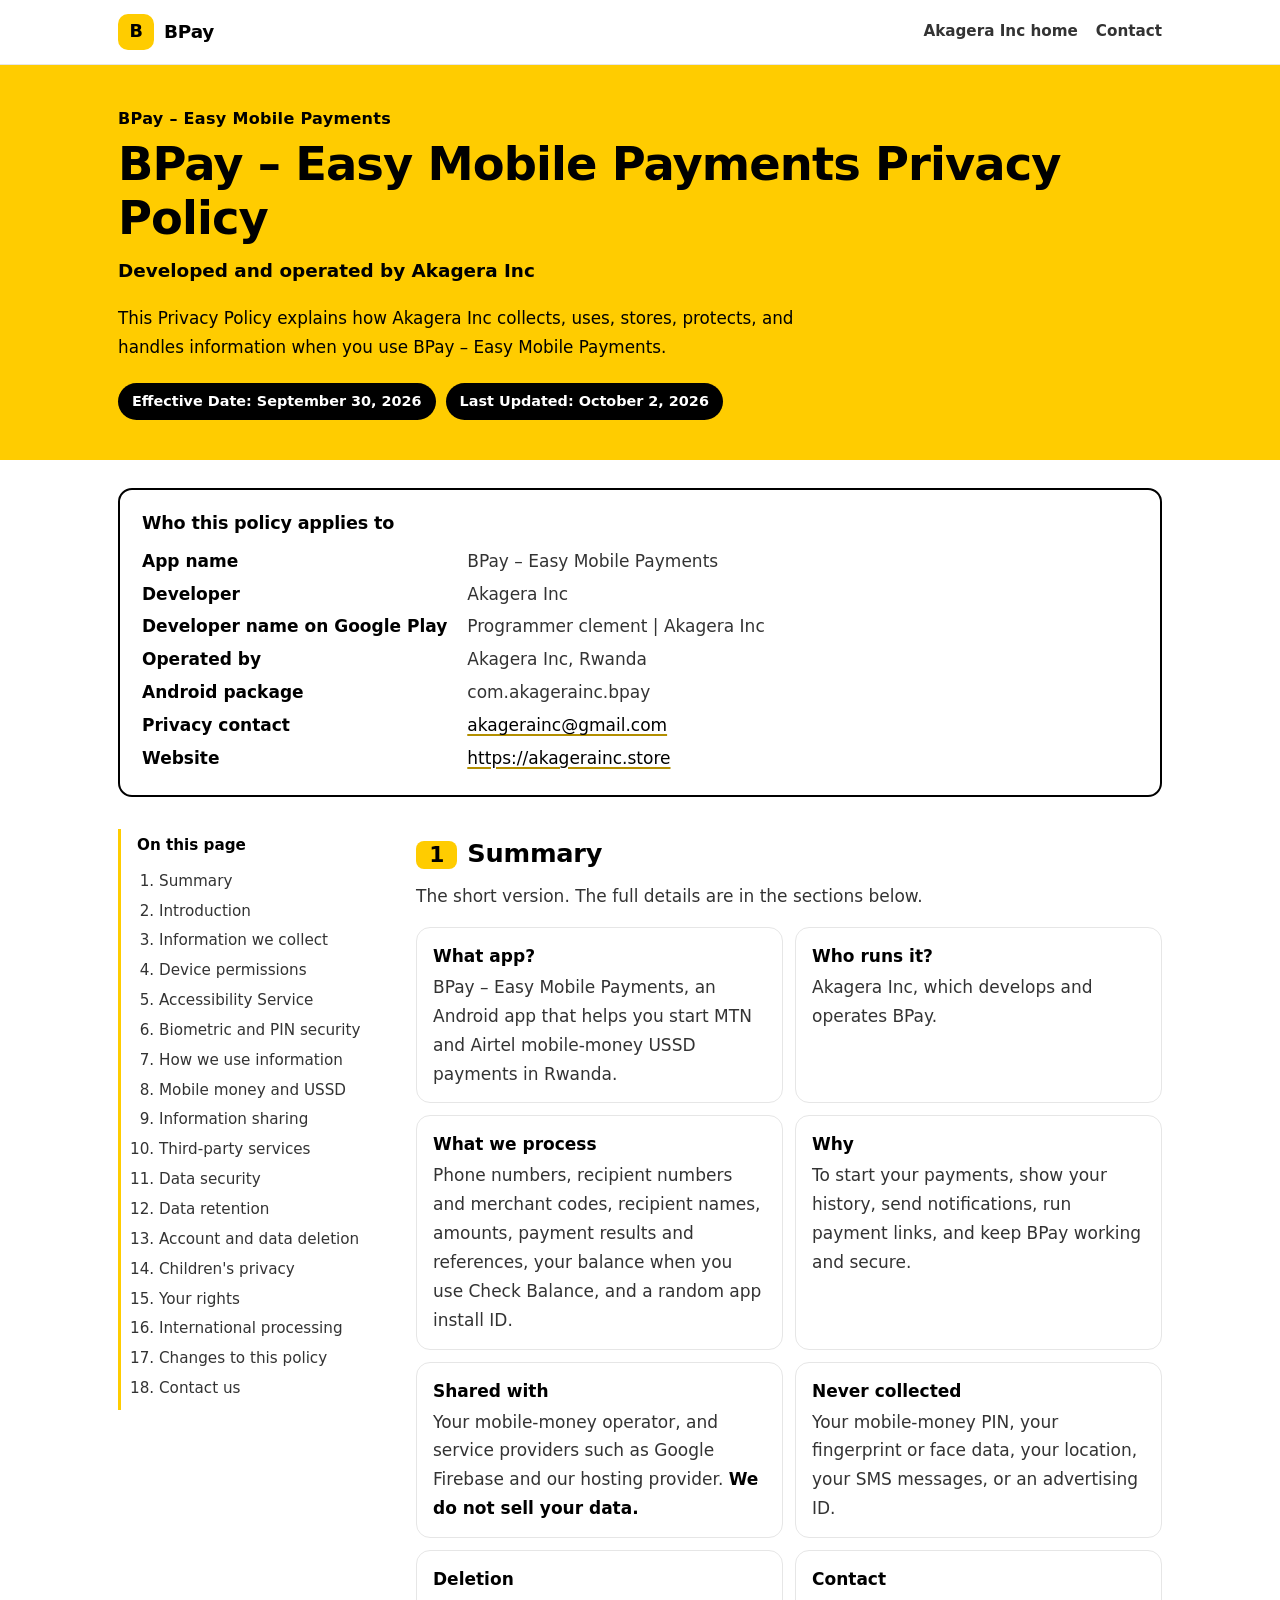
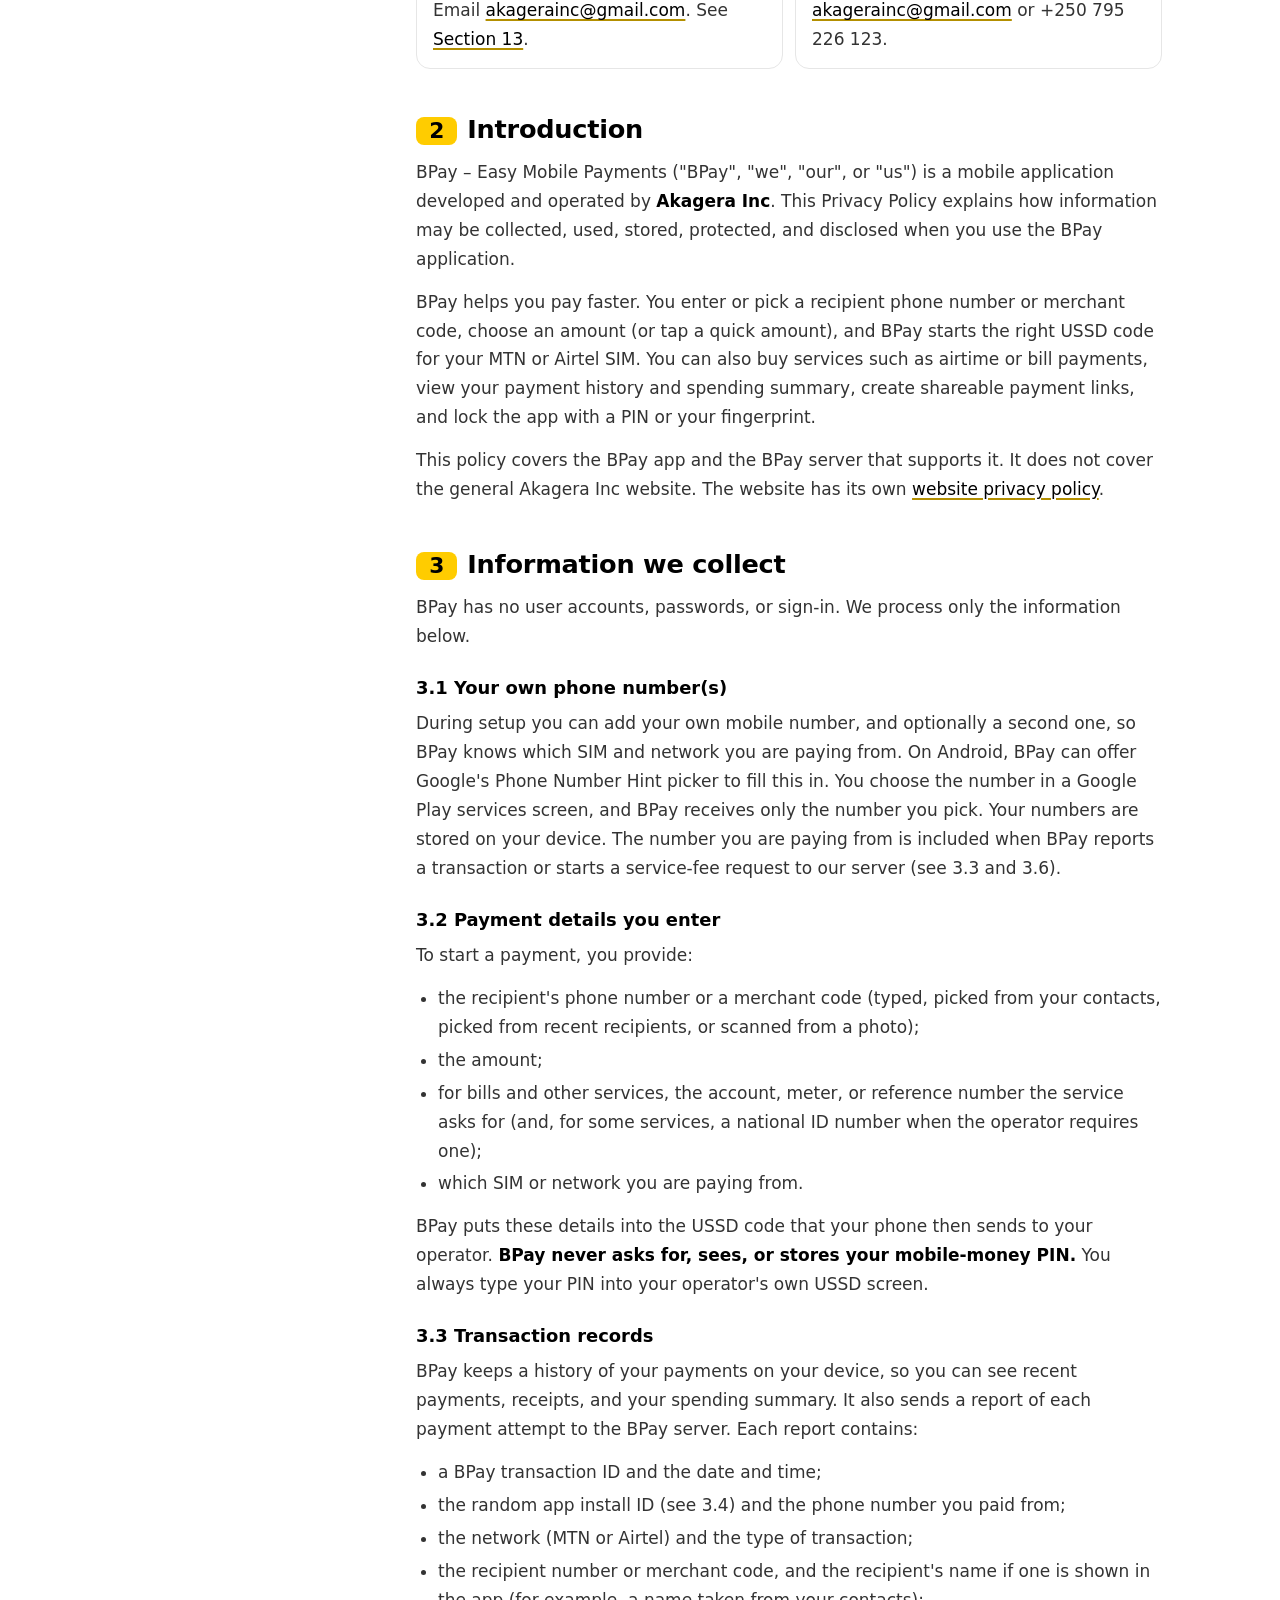
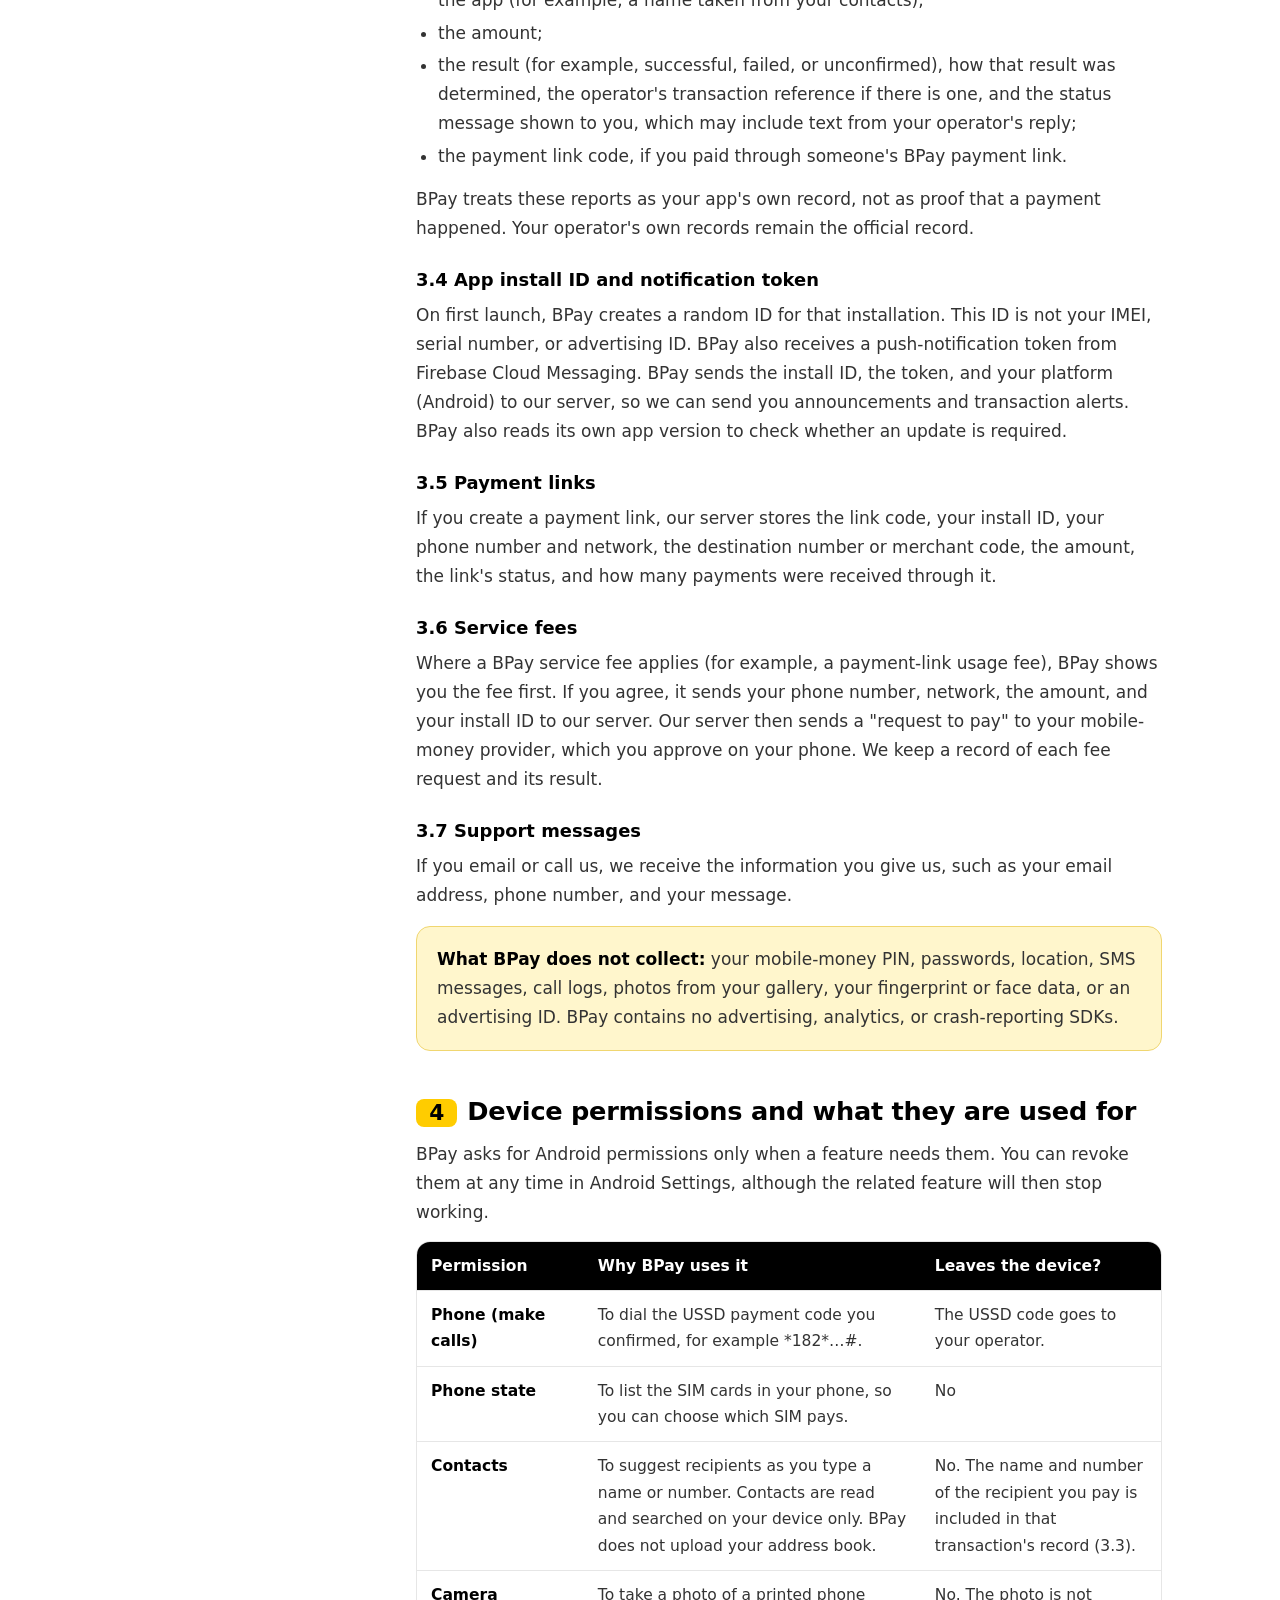
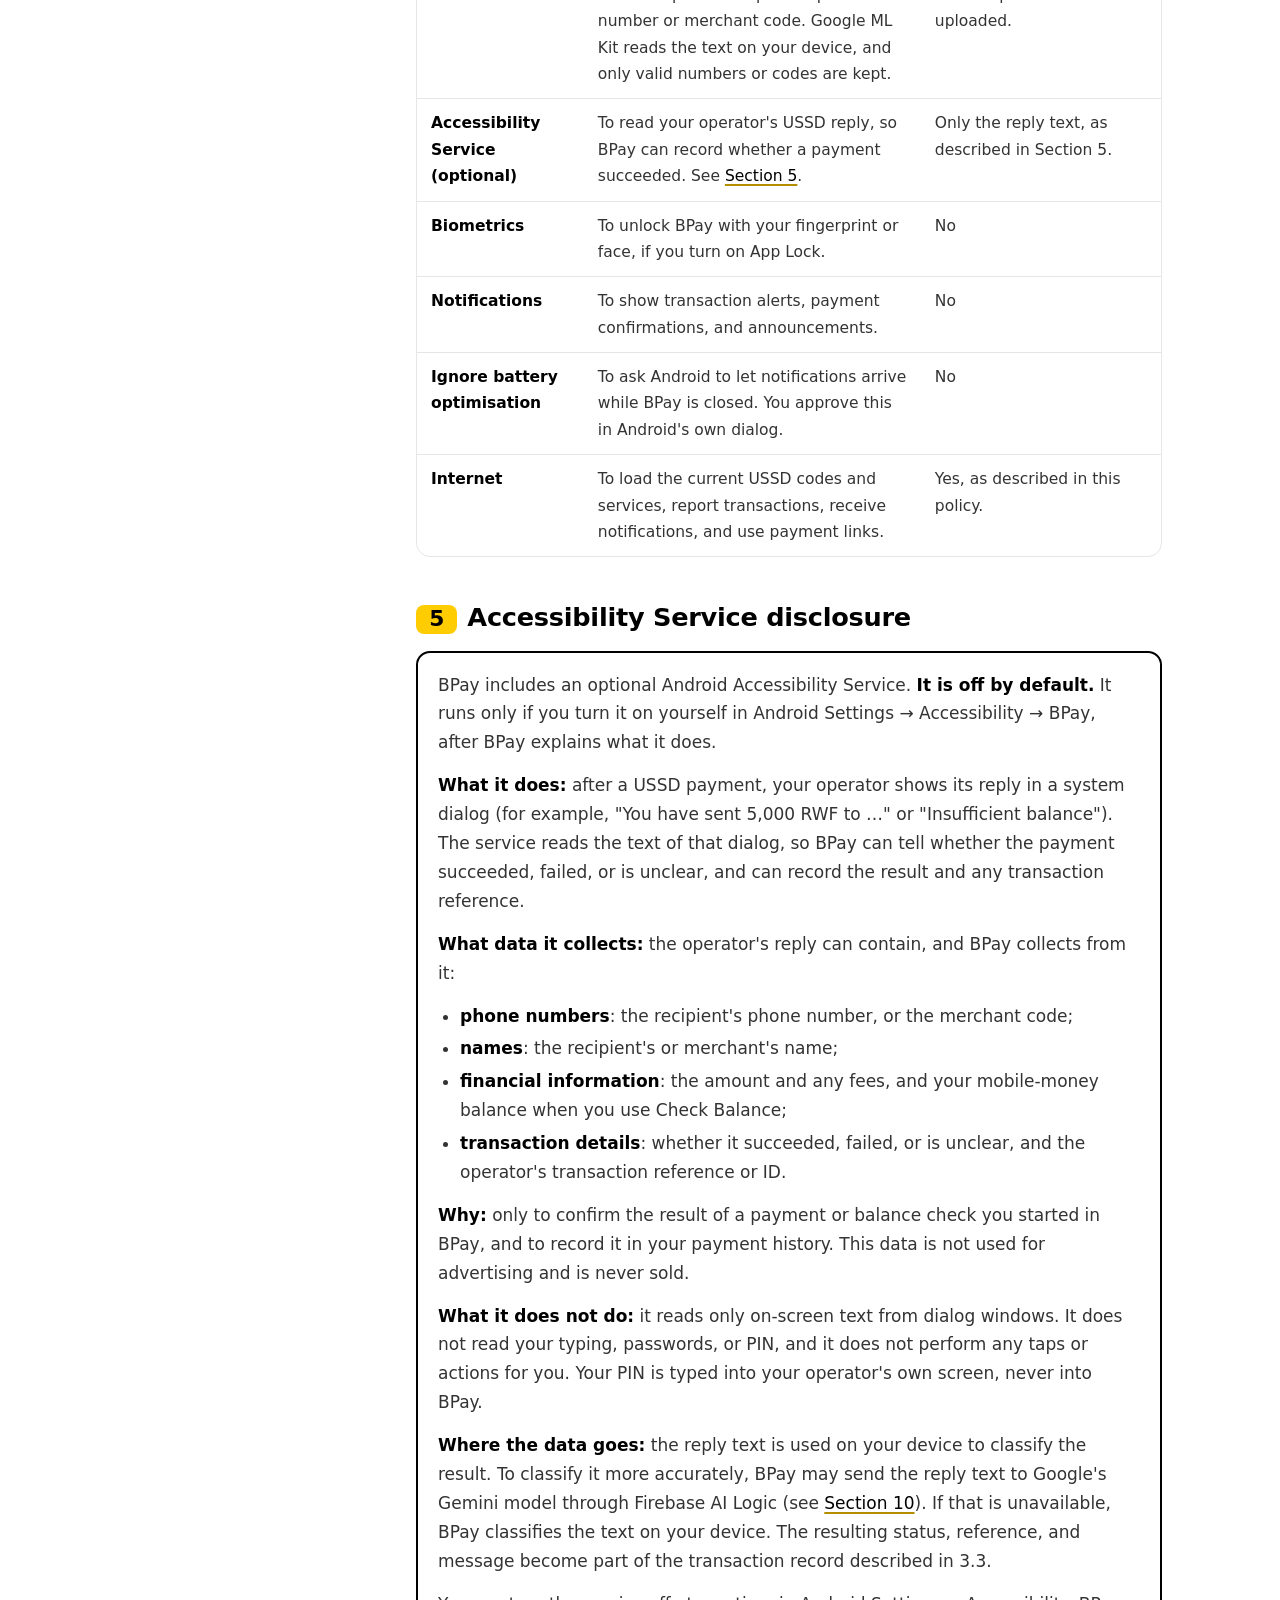
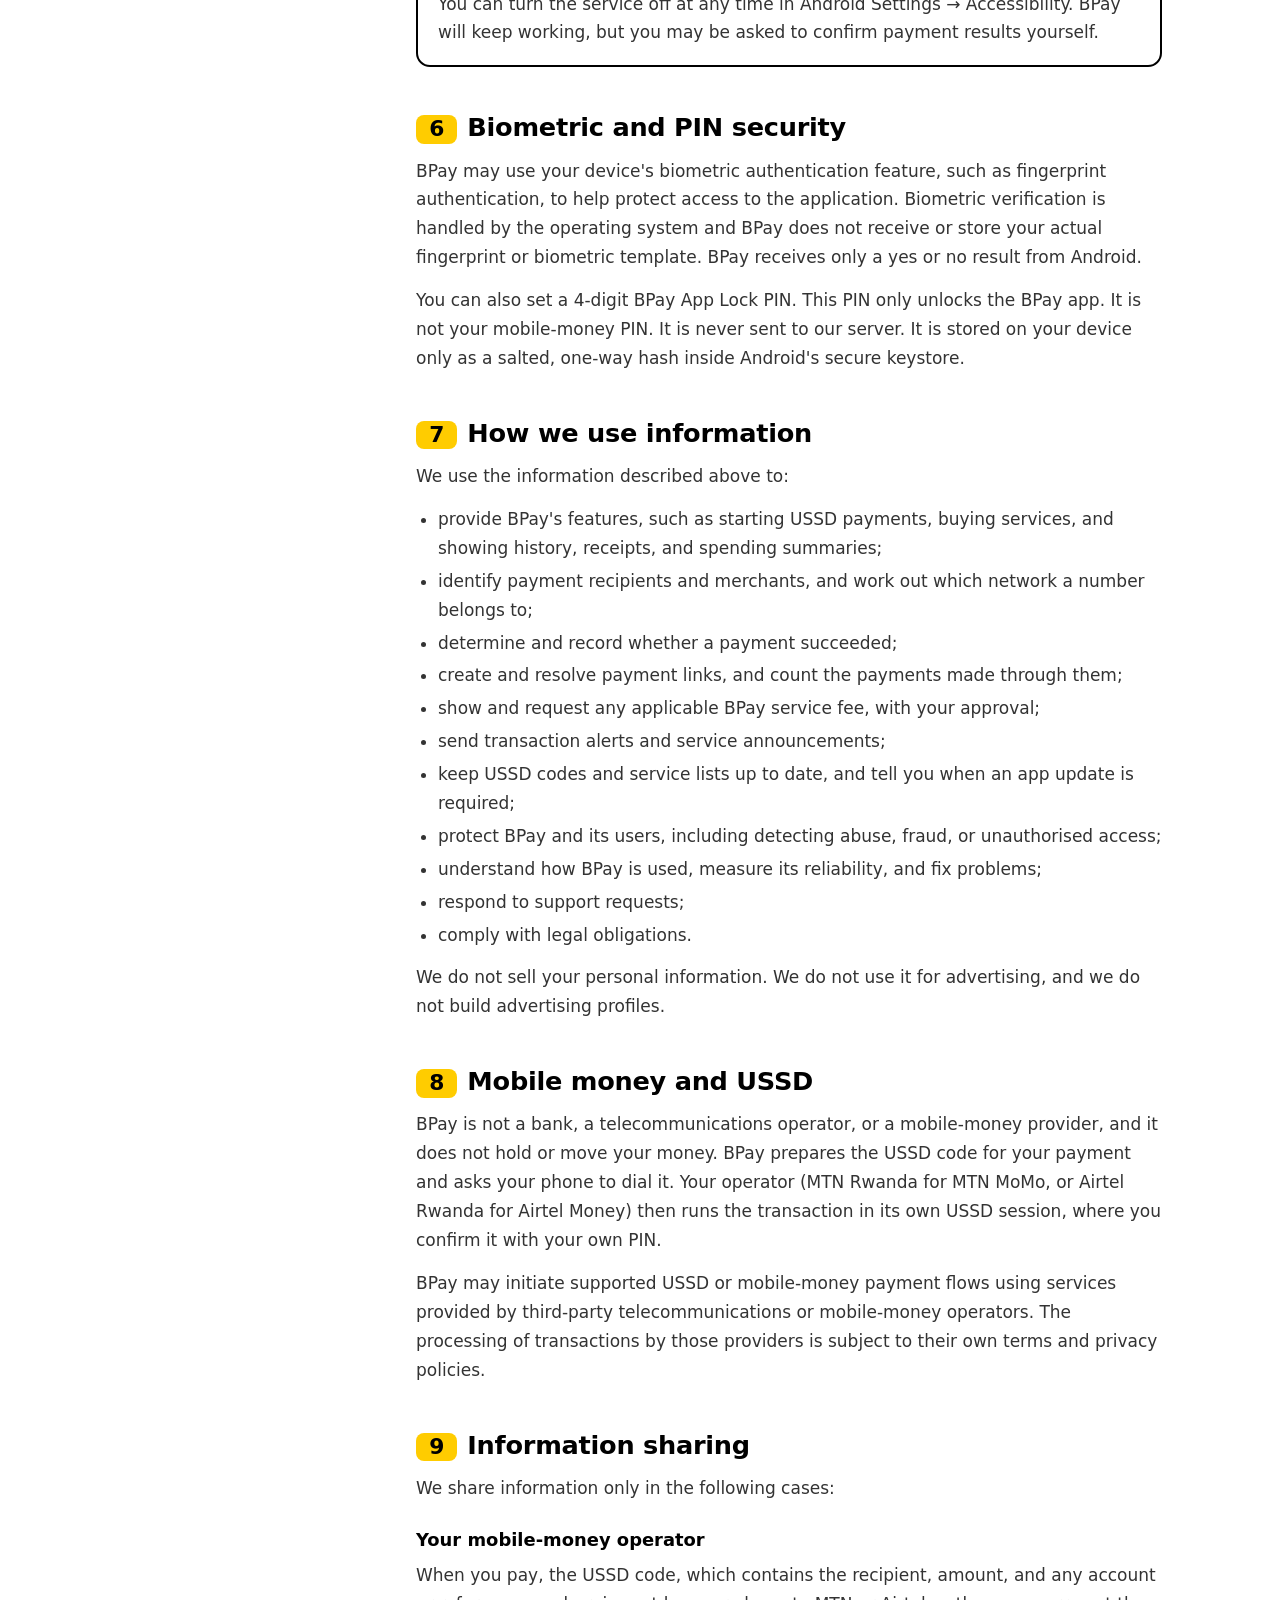
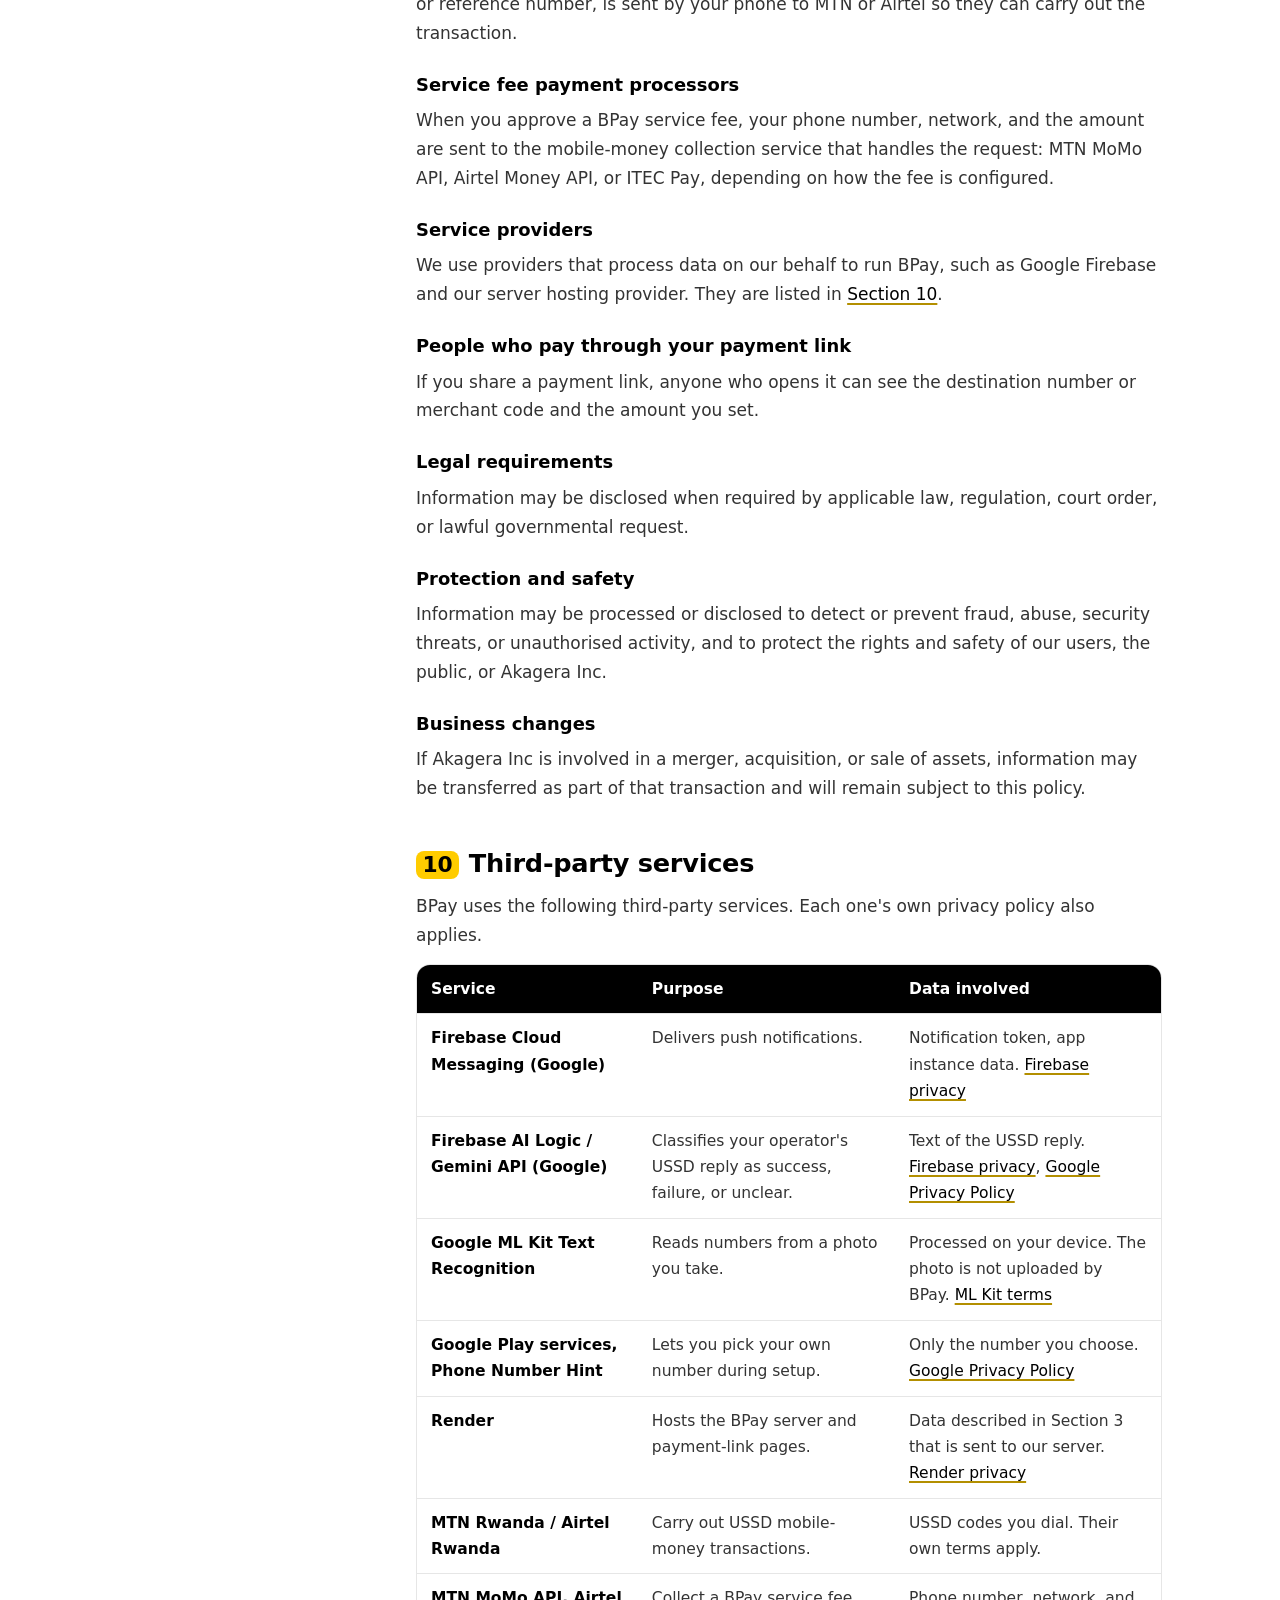
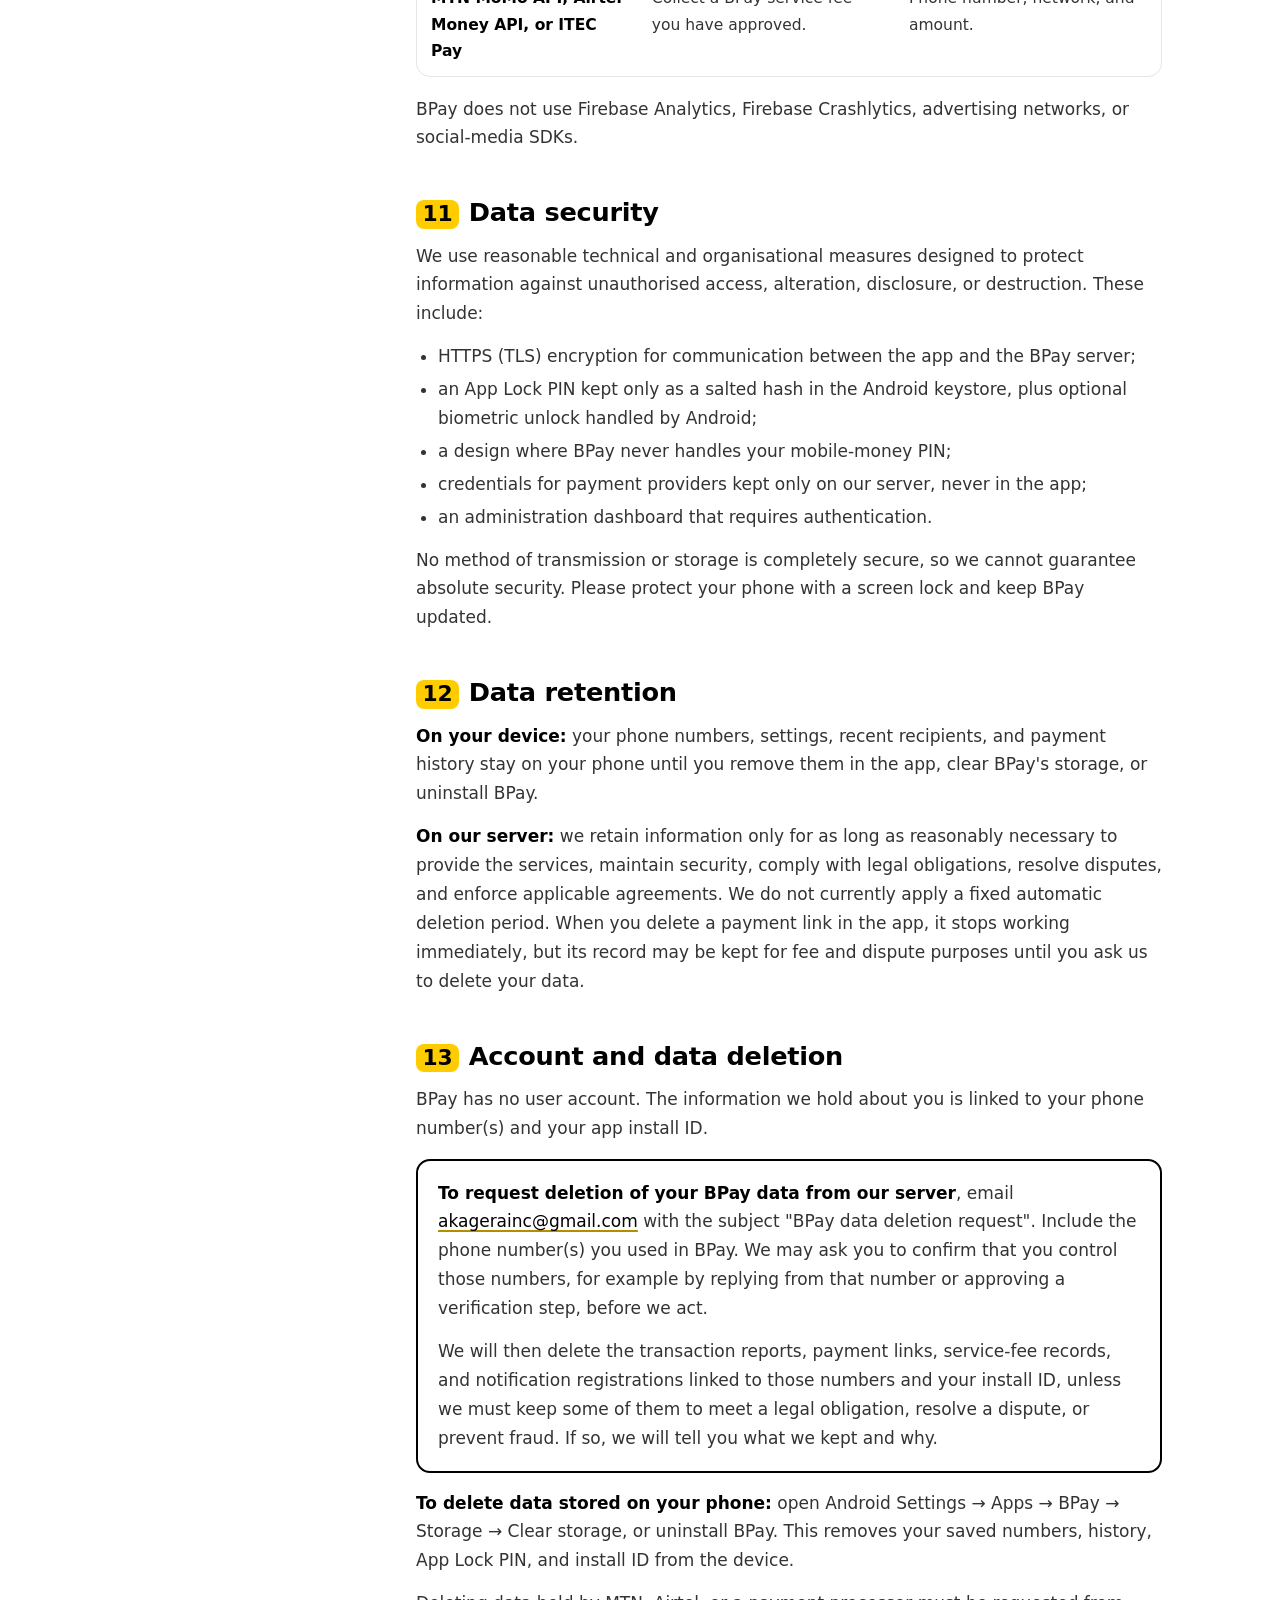
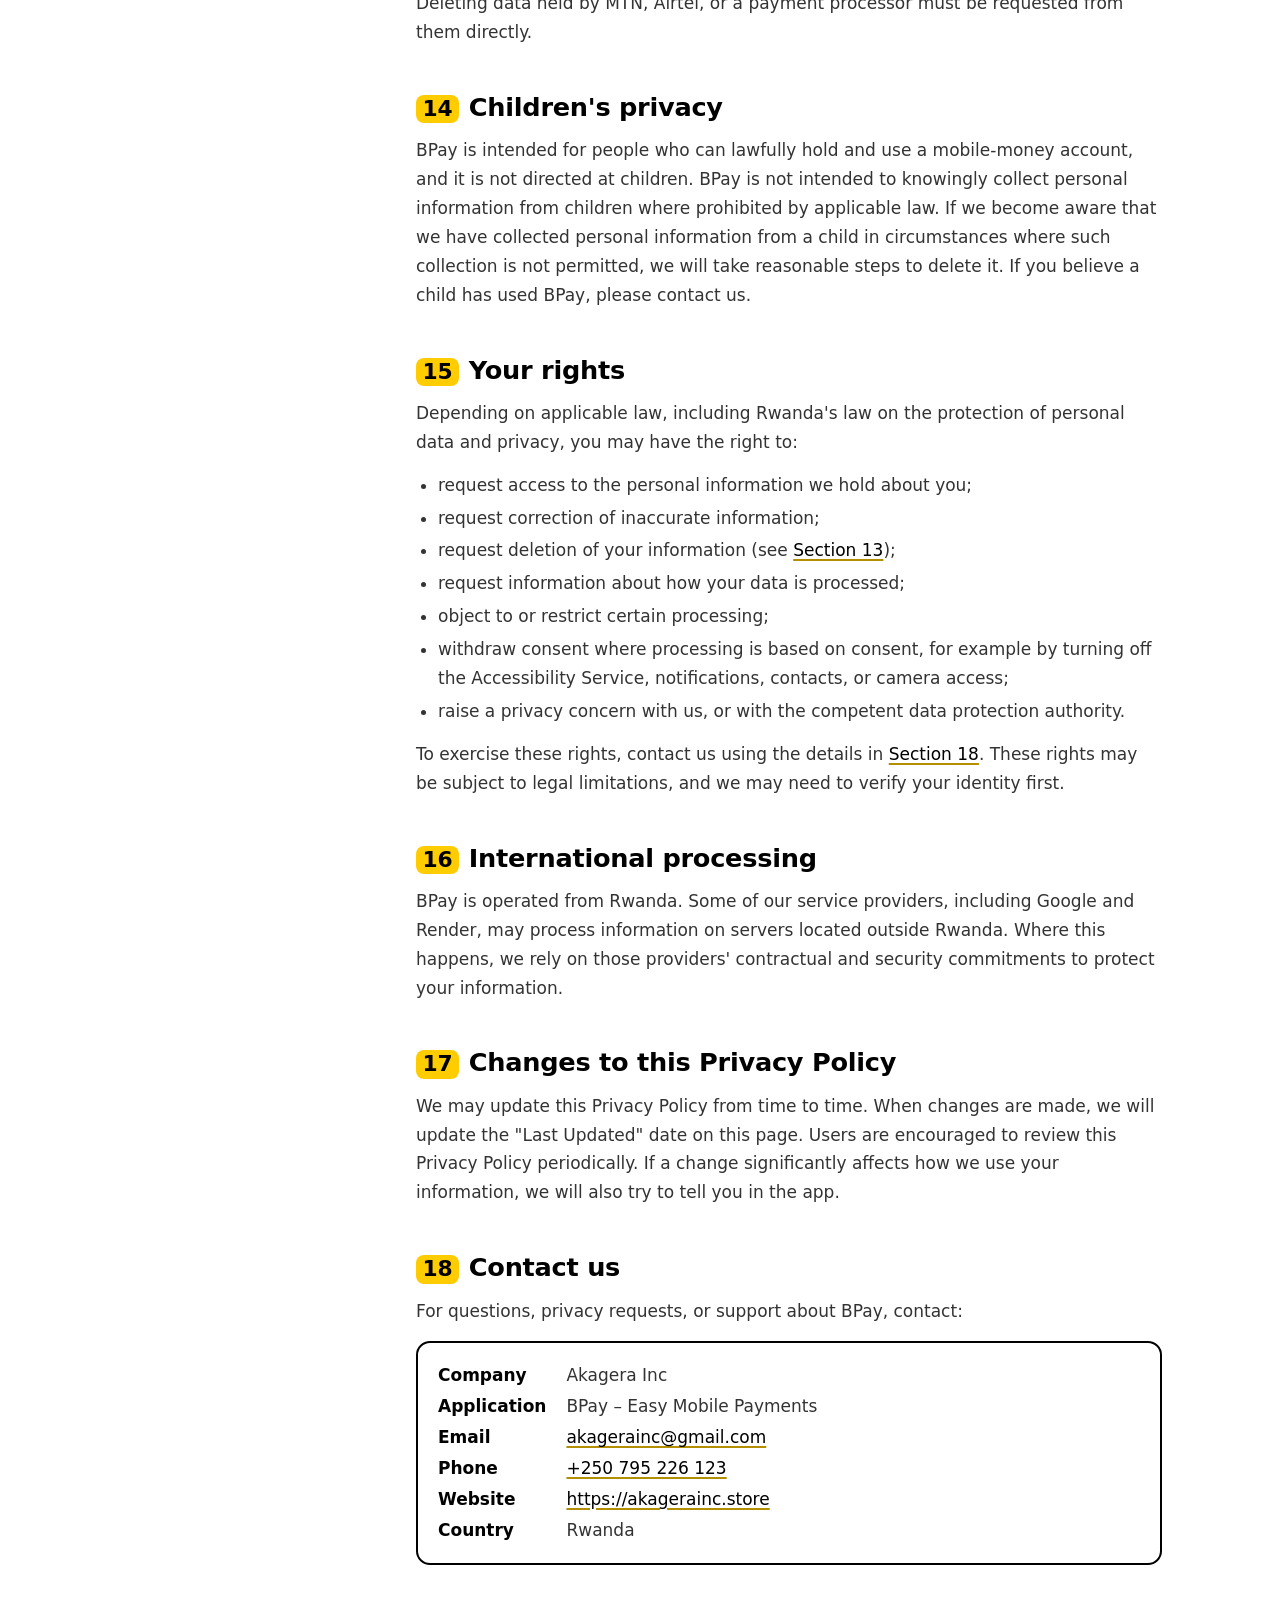
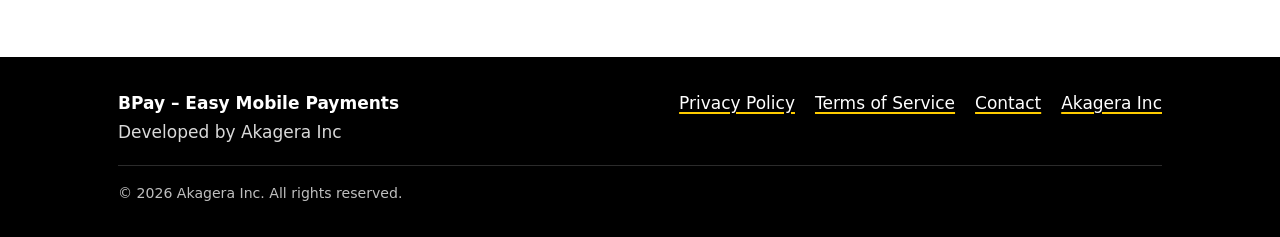
==== commit 9b29a929: "fix(legal): list Accessibility data types in BPay privacy policy Google Play rejected BPay because t" ====
--- a/public/privacy-policy.html
+++ b/public/privacy-policy.html
@@ -25,7 +25,7 @@
     "name": "BPay – Easy Mobile Payments Privacy Policy",
     "url": "https://akagerainc.store/privacy-policy",
     "datePublished": "2026-09-30",
-    "dateModified": "2026-09-30",
+    "dateModified": "2026-10-02",
     "about": {
       "@type": "MobileApplication",
       "name": "BPay – Easy Mobile Payments",
@@ -201,7 +201,7 @@
       <p class="hero__lead">This Privacy Policy explains how Akagera Inc collects, uses, stores, protects, and handles information when you use BPay – Easy Mobile Payments.</p>
       <div class="dates">
         <span class="chip"><span>Effective Date:</span> <time datetime="2026-09-30">September 30, 2026</time></span>
-        <span class="chip"><span>Last Updated:</span> <time datetime="2026-09-30">September 30, 2026</time></span>
+        <span class="chip"><span>Last Updated:</span> <time datetime="2026-10-02">October 2, 2026</time></span>
       </div>
     </div>
   </div>
@@ -258,7 +258,7 @@
         <ul class="glance">
           <li><b>What app?</b>BPay – Easy Mobile Payments, an Android app that helps you start MTN and Airtel mobile-money USSD payments in Rwanda.</li>
           <li><b>Who runs it?</b>Akagera Inc, which develops and operates BPay.</li>
-          <li><b>What we process</b>Phone numbers, recipient numbers and merchant codes, amounts, payment results, and a random app install ID.</li>
+          <li><b>What we process</b>Phone numbers, recipient numbers and merchant codes, recipient names, amounts, payment results and references, your balance when you use Check Balance, and a random app install ID.</li>
           <li><b>Why</b>To start your payments, show your history, send notifications, run payment links, and keep BPay working and secure.</li>
           <li><b>Shared with</b>Your mobile-money operator, and service providers such as Google Firebase and our hosting provider. <strong>We do not sell your data.</strong></li>
           <li><b>Never collected</b>Your mobile-money PIN, your fingerprint or face data, your location, your SMS messages, or an advertising ID.</li>
@@ -317,7 +317,7 @@
         <p>If you email or call us, we receive the information you give us, such as your email address, phone number, and your message.</p>
 
         <div class="card card--note">
-          <p><strong>What BPay does not collect:</strong> your mobile-money PIN or balance, passwords, location, SMS messages, call logs, photos from your gallery, your fingerprint or face data, or an advertising ID. BPay contains no advertising, analytics, or crash-reporting SDKs.</p>
+          <p><strong>What BPay does not collect:</strong> your mobile-money PIN, passwords, location, SMS messages, call logs, photos from your gallery, your fingerprint or face data, or an advertising ID. BPay contains no advertising, analytics, or crash-reporting SDKs.</p>
         </div>
       </section>
 
@@ -348,6 +348,14 @@
         <div class="card card--key">
           <p>BPay includes an optional Android Accessibility Service. <strong>It is off by default.</strong> It runs only if you turn it on yourself in Android Settings → Accessibility → BPay, after BPay explains what it does.</p>
           <p><strong>What it does:</strong> after a USSD payment, your operator shows its reply in a system dialog (for example, "You have sent 5,000 RWF to …" or "Insufficient balance"). The service reads the text of that dialog, so BPay can tell whether the payment succeeded, failed, or is unclear, and can record the result and any transaction reference.</p>
+          <p><strong>What data it collects:</strong> the operator's reply can contain, and BPay collects from it:</p>
+          <ul>
+            <li><strong>phone numbers</strong>: the recipient's phone number, or the merchant code;</li>
+            <li><strong>names</strong>: the recipient's or merchant's name;</li>
+            <li><strong>financial information</strong>: the amount and any fees, and your mobile-money balance when you use Check Balance;</li>
+            <li><strong>transaction details</strong>: whether it succeeded, failed, or is unclear, and the operator's transaction reference or ID.</li>
+          </ul>
+          <p><strong>Why:</strong> only to confirm the result of a payment or balance check you started in BPay, and to record it in your payment history. This data is not used for advertising and is never sold.</p>
           <p><strong>What it does not do:</strong> it reads only on-screen text from dialog windows. It does not read your typing, passwords, or PIN, and it does not perform any taps or actions for you. Your PIN is typed into your operator's own screen, never into BPay.</p>
           <p><strong>Where the data goes:</strong> the reply text is used on your device to classify the result. To classify it more accurately, BPay may send the reply text to Google's Gemini model through Firebase AI Logic (see <a href="#third-party">Section 10</a>). If that is unavailable, BPay classifies the text on your device. The resulting status, reference, and message become part of the transaction record described in 3.3.</p>
           <p>You can turn the service off at any time in Android Settings → Accessibility. BPay will keep working, but you may be asked to confirm payment results yourself.</p>
